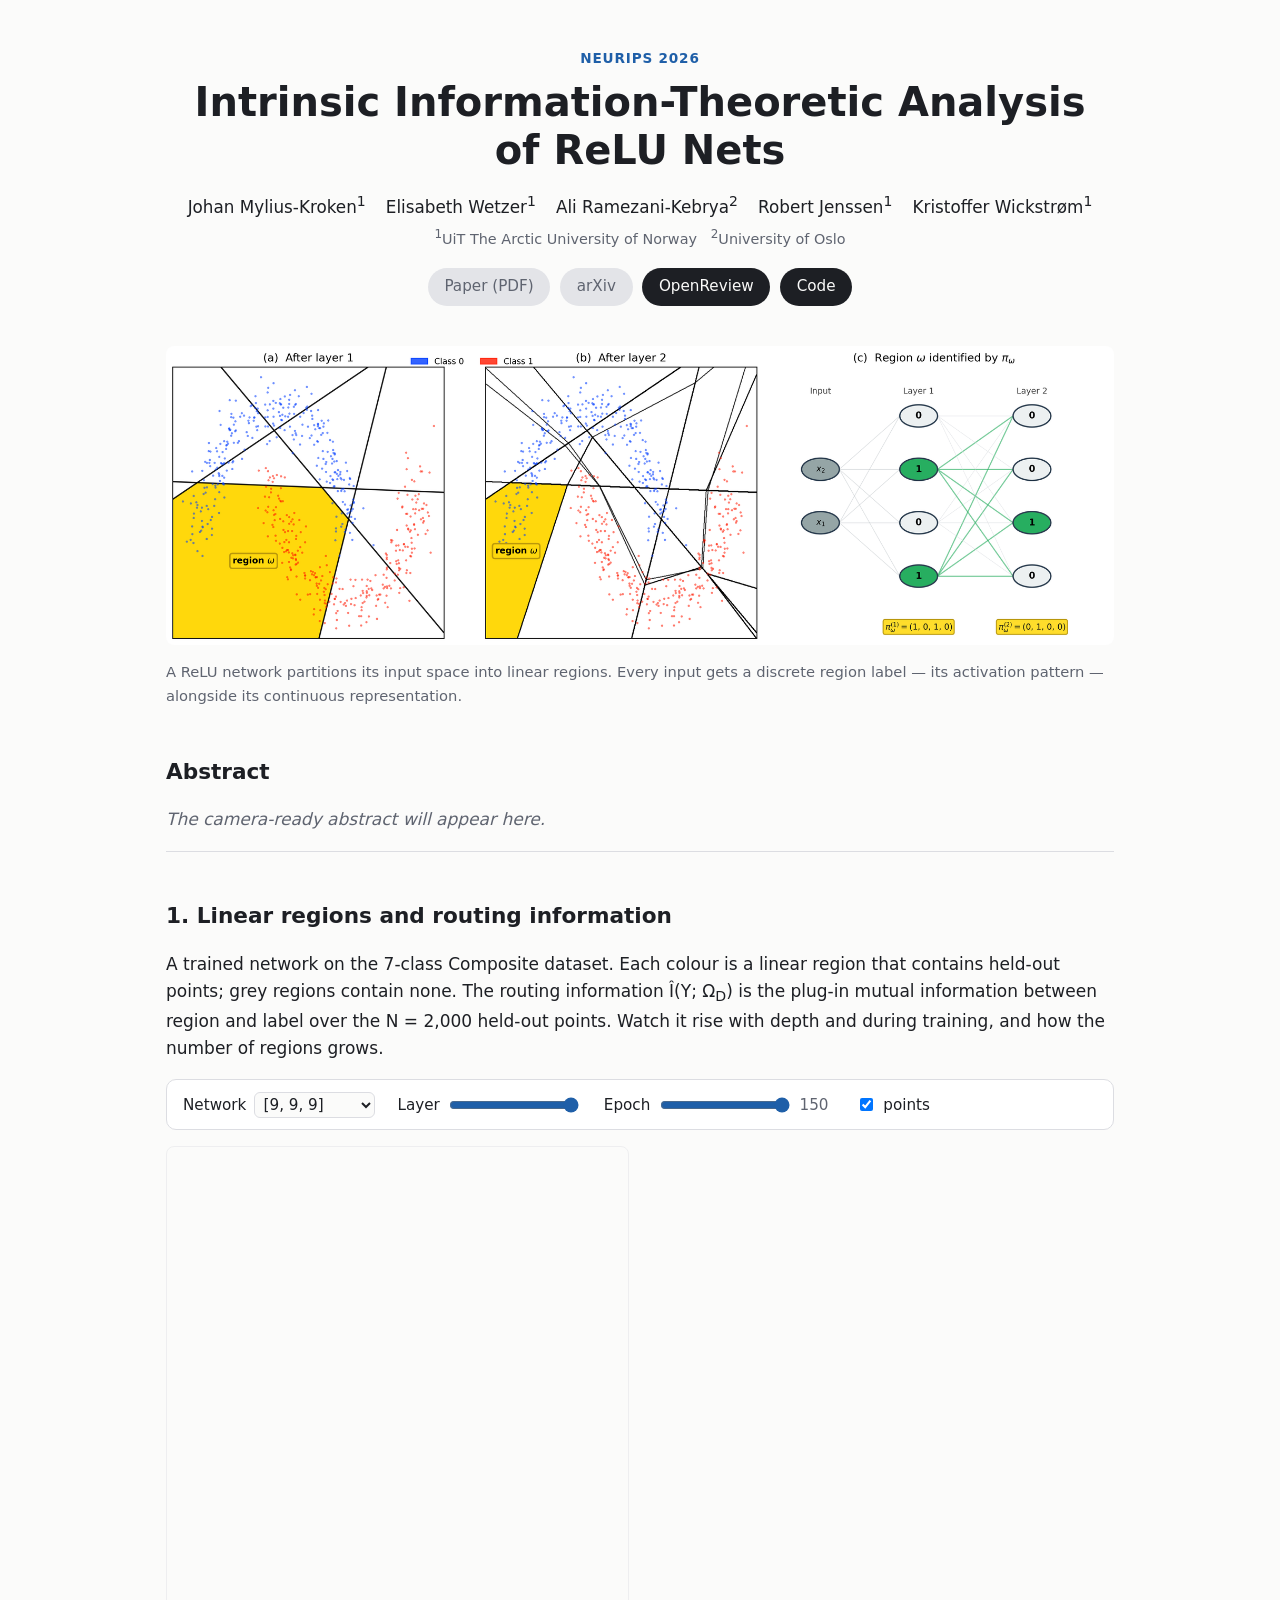
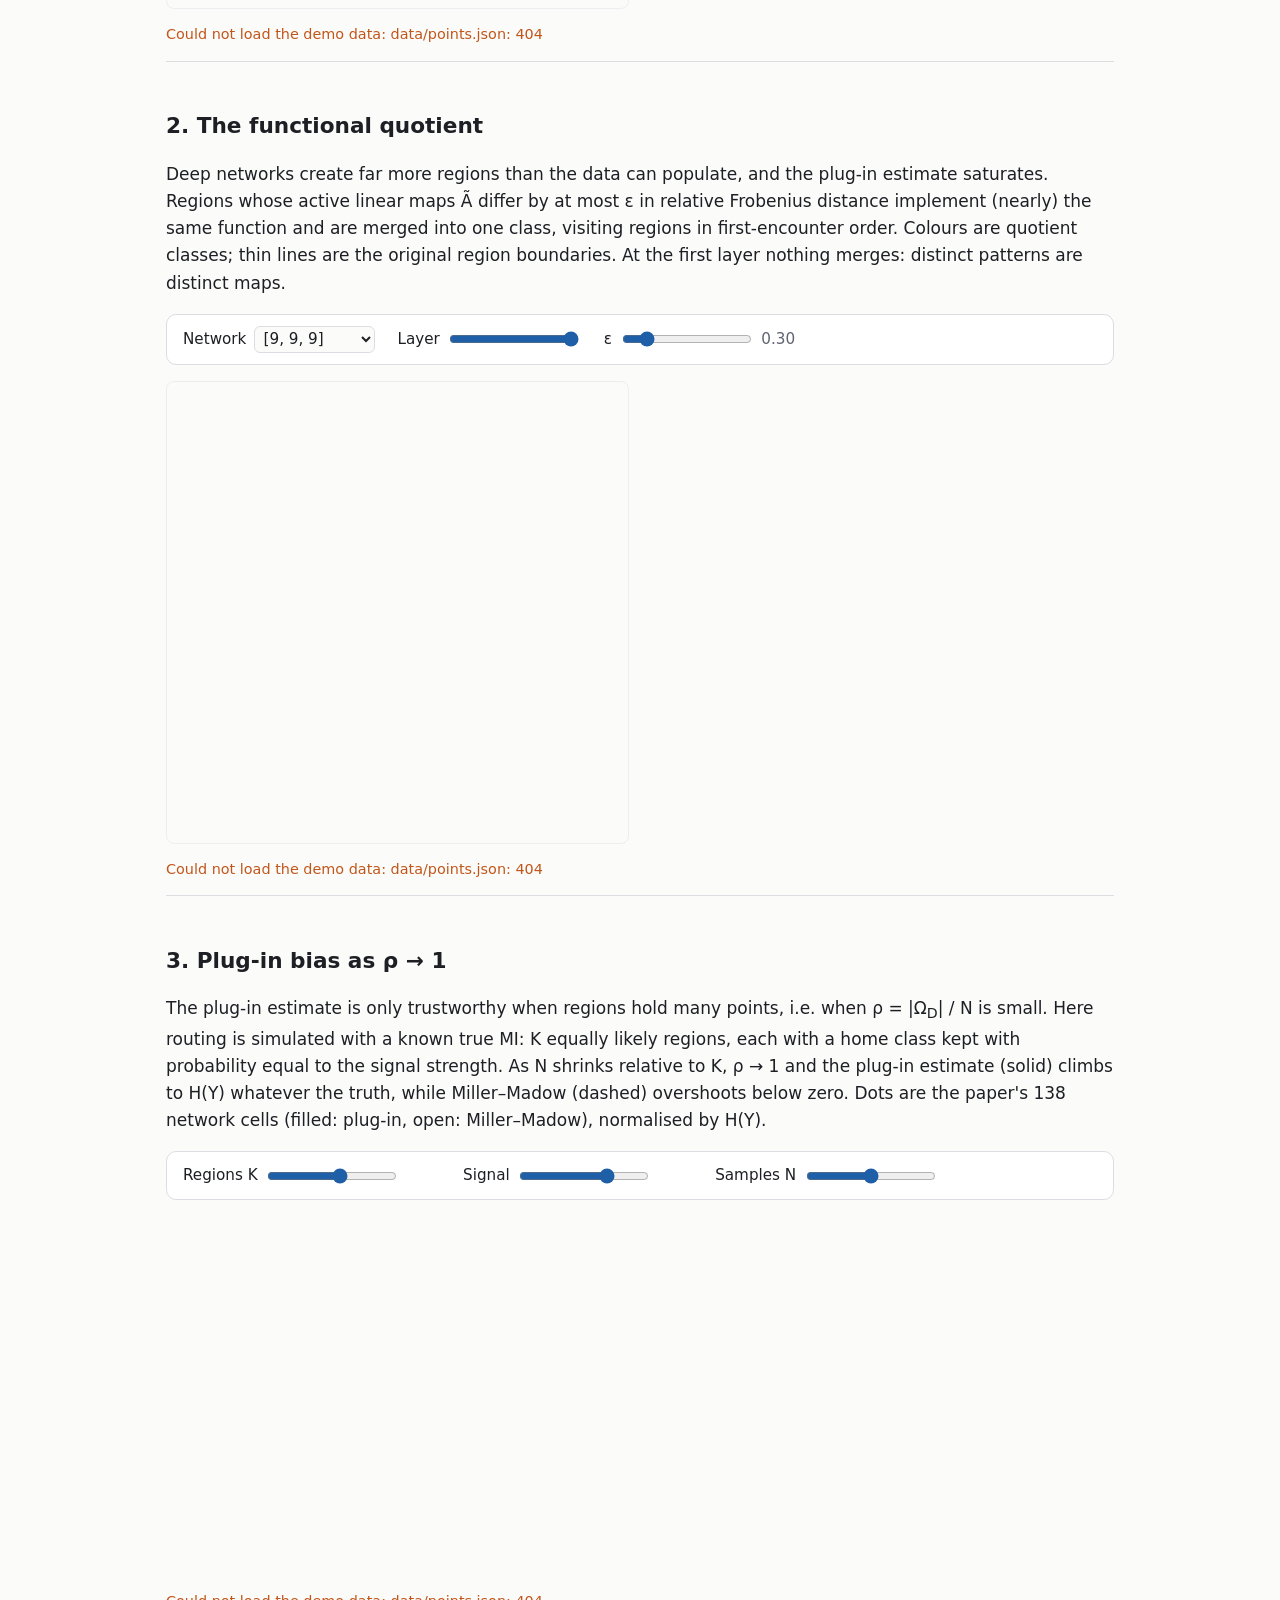
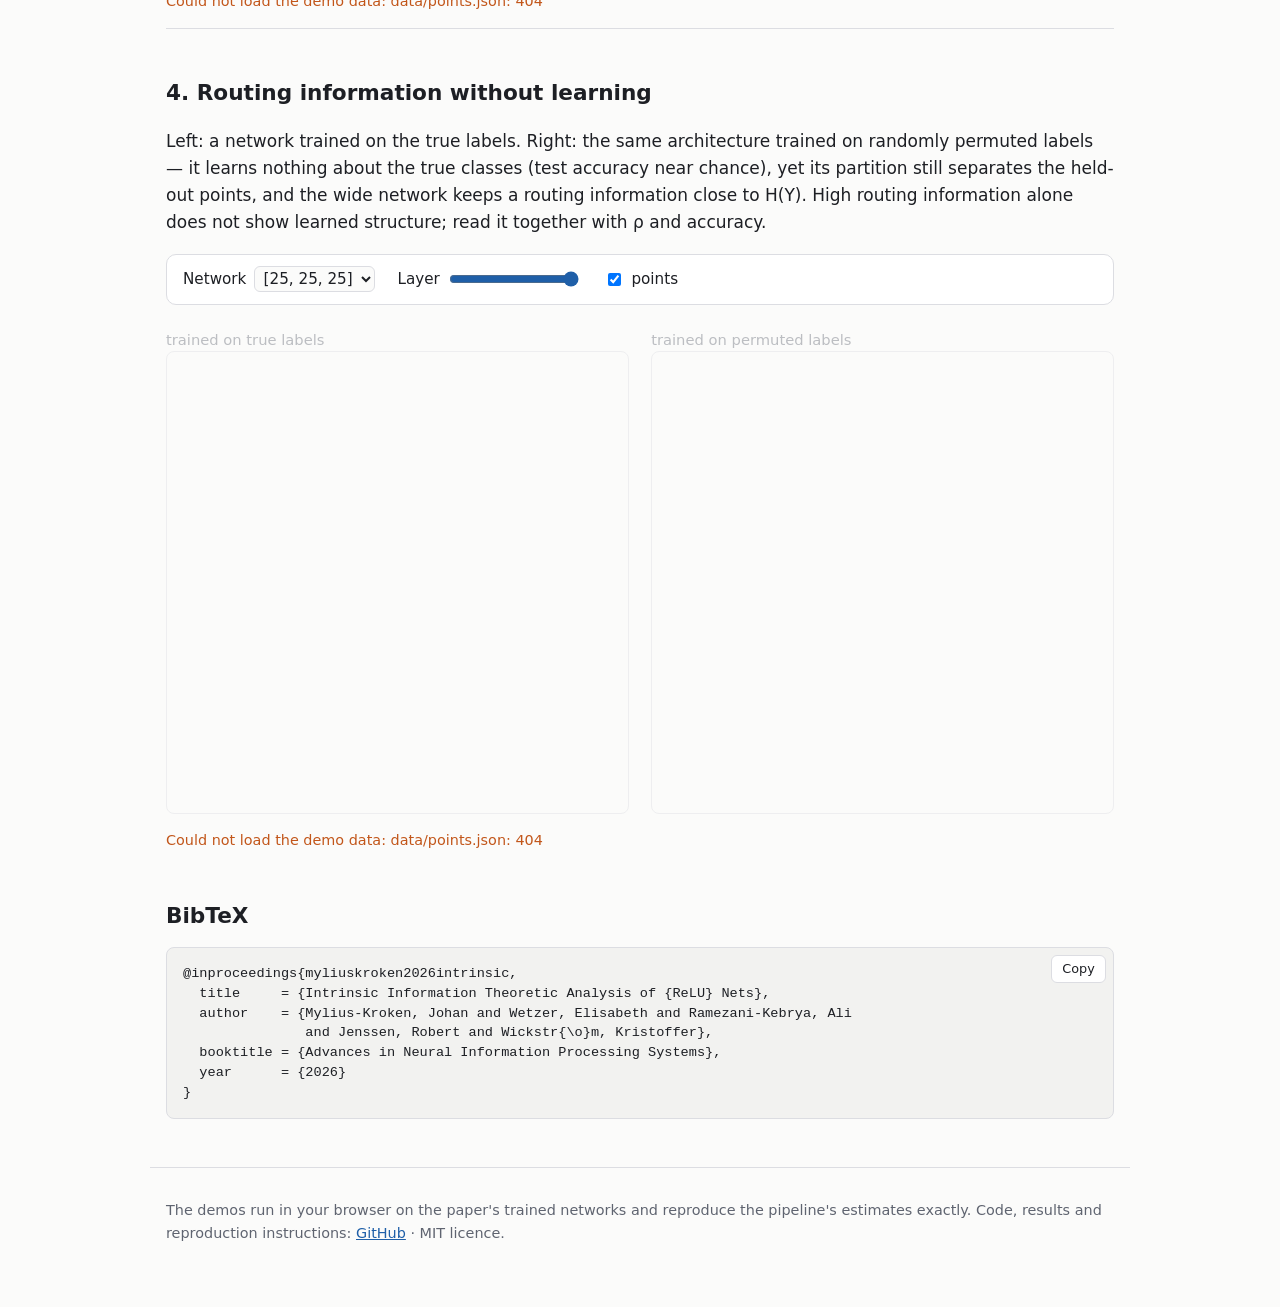
==== site/index.html @ 6a1d9adc "ADD: Website skeleton" ====
<!doctype html>
<html lang="en">
<head>
  <meta charset="utf-8">
  <meta name="viewport" content="width=device-width, initial-scale=1">
  <title>Intrinsic Information-Theoretic Analysis of ReLU Nets</title>
  <meta name="description" content="Project page for the NeurIPS 2026 paper: routing information of ReLU networks from their own linear-region partition, with interactive demos.">
  <link rel="stylesheet" href="style.css">
  <link rel="icon" href="data:image/svg+xml,%3Csvg xmlns='http://www.w3.org/2000/svg' viewBox='0 0 16 16'%3E%3Cpath d='M1 15 L8 1 L15 15 Z M8 1 L8 15 M1 15 L15 8' fill='%231f5fa8' stroke='%23fff' stroke-width='0.8'/%3E%3C/svg%3E">
  <script type="module" src="js/main.js"></script>
</head>
<body>
<header class="hero">
  <p class="venue">NeurIPS 2026</p>
  <h1>Intrinsic Information-Theoretic Analysis of ReLU Nets</h1>
  <p class="authors">
    <span>Johan Mylius-Kroken<sup>1</sup></span>
    <span>Elisabeth Wetzer<sup>1</sup></span>
    <span>Ali Ramezani-Kebrya<sup>2</sup></span>
    <span>Robert Jenssen<sup>1</sup></span>
    <span>Kristoffer Wickstrøm<sup>1</sup></span>
  </p>
  <p class="affiliations"><sup>1</sup>UiT The Arctic University of Norway &nbsp; <sup>2</sup>University of Oslo</p>
  <nav class="links" aria-label="Paper links">
    <!-- web-content: fill in the paper PDF and arXiv links -->
    <a class="button disabled" aria-disabled="true">Paper (PDF)</a>
    <a class="button disabled" aria-disabled="true">arXiv</a>
    <a class="button" href="https://openreview.net/forum?id=4dnKZPefBt">OpenReview</a>
    <a class="button" href="https://github.com/Johanmkr/Intrinsic_IT_analysis_of_ReLU_nets">Code</a>
  </nav>
</header>

<main>
  <figure class="teaser">
    <img src="assets/teaser.png" width="1800" height="568"
         alt="(a) After layer 1, four hyperplanes cut the input square into convex regions; (b) after layer 2 the partition is refined; (c) a highlighted region is identified by its activation pattern in the network diagram.">
    <figcaption>A ReLU network partitions its input space into linear regions. Every input gets a
      discrete region label — its activation pattern — alongside its continuous representation.</figcaption>
  </figure>

  <section>
    <h2>Abstract</h2>
    <!-- web-content: replace with the camera-ready abstract -->
    <p class="placeholder">The camera-ready abstract will appear here.</p>
  </section>

  <section class="demo" data-demo="regions" id="regions">
    <h2>1. Linear regions and routing information</h2>
    <p>A trained network on the 7-class Composite dataset. Each colour is a linear region that contains
      held-out points; grey regions contain none. The routing information Î(Y; Ω<sub>D</sub>) is the plug-in
      mutual information between region and label over the N = 2,000 held-out points. Watch it rise
      with depth and during training, and how the number of regions grows.</p>
    <div class="controls">
      <label>Network <select name="net"><option value="c555">[5, 5, 5]</option><option value="c999" selected>[9, 9, 9]</option><option value="c252525">[25, 25, 25]</option></select></label>
      <label>Layer <input type="range" name="layer" min="1" max="3" value="3"></label>
      <label>Epoch <input type="range" name="epoch" id="d1-epoch" min="0" max="21" value="21"> <output for="d1-epoch">150</output></label>
      <label class="check"><input type="checkbox" name="points" checked> points</label>
    </div>
    <div class="panels">
      <canvas class="map" aria-label="Linear regions of the network over the input square"></canvas>
      <div><dl></dl><canvas class="chart" aria-label="Routing information over training"></canvas></div>
    </div>
    <p class="status" role="status"></p>
  </section>

  <section class="demo" data-demo="quotient" id="quotient">
    <h2>2. The functional quotient</h2>
    <p>Deep networks create far more regions than the data can populate, and the plug-in estimate
      saturates. Regions whose active linear maps Ã differ by at most ε in relative Frobenius distance
      implement (nearly) the same function and are merged into one class, visiting regions in
      first-encounter order. Colours are quotient classes; thin lines are the original region boundaries.
      At the first layer nothing merges: distinct patterns are distinct maps.</p>
    <div class="controls">
      <label>Network <select name="net"><option value="c555">[5, 5, 5]</option><option value="c999" selected>[9, 9, 9]</option><option value="c252525">[25, 25, 25]</option></select></label>
      <label>Layer <input type="range" name="layer" min="1" max="3" value="3"></label>
      <label>ε <input type="range" name="eps" id="d2-eps" min="0" max="200" value="30"> <output for="d2-eps">0.30</output></label>
    </div>
    <div class="panels">
      <canvas class="map" aria-label="Functional quotient classes over the input square"></canvas>
      <div><dl></dl><canvas class="chart" aria-label="Compression ratio and quotient information versus epsilon"></canvas></div>
    </div>
    <p class="status" role="status"></p>
  </section>

  <section class="demo" data-demo="bias" id="bias">
    <h2>3. Plug-in bias as ρ → 1</h2>
    <p>The plug-in estimate is only trustworthy when regions hold many points, i.e. when
      ρ = |Ω<sub>D</sub>| / N is small. Here routing is simulated with a known true MI: K equally likely
      regions, each with a home class kept with probability equal to the signal strength. As N shrinks
      relative to K, ρ → 1 and the plug-in estimate (solid) climbs to H(Y) whatever the truth, while
      Miller–Madow (dashed) overshoots below zero. Dots are the paper's 138 network cells
      (filled: plug-in, open: Miller–Madow), normalised by H(Y).</p>
    <div class="controls">
      <label>Regions K <input type="range" name="k" id="d3-k" min="0" max="1000" value="571"> <output for="d3-k"></output></label>
      <label>Signal <input type="range" name="signal" id="d3-signal" min="0" max="100" value="70"> <output for="d3-signal"></output></label>
      <label>Samples N <input type="range" name="n" id="d3-n" min="0" max="1000" value="500"> <output for="d3-n"></output></label>
    </div>
    <div class="panels wide">
      <canvas class="chart large" aria-label="Estimate normalised by H(Y) versus rho"></canvas>
      <dl></dl>
    </div>
    <p class="status" role="status"></p>
  </section>

  <section class="demo" data-demo="permutation" id="permutation">
    <h2>4. Routing information without learning</h2>
    <p>Left: a network trained on the true labels. Right: the same architecture trained on randomly
      permuted labels — it learns nothing about the true classes (test accuracy near chance), yet
      its partition still separates the held-out points, and the wide network keeps a routing
      information close to H(Y). High routing information alone does not show learned structure;
      read it together with ρ and accuracy.</p>
    <div class="controls">
      <label>Network <select name="arch"><option value="555">[5, 5, 5]</option><option value="252525" selected>[25, 25, 25]</option></select></label>
      <label>Layer <input type="range" name="layer" min="1" max="3" value="3"></label>
      <label class="check"><input type="checkbox" name="points" checked> points</label>
    </div>
    <div class="panels two">
      <figure><figcaption>trained on true labels</figcaption><canvas class="map clean" aria-label="Regions of the network trained on true labels"></canvas><dl class="clean"></dl></figure>
      <figure><figcaption>trained on permuted labels</figcaption><canvas class="map permuted" aria-label="Regions of the network trained on permuted labels"></canvas><dl class="permuted"></dl></figure>
    </div>
    <p class="status" role="status"></p>
  </section>

  <section>
    <h2>BibTeX</h2>
    <div class="bibtex">
      <button class="copy" data-target="bibtex">Copy</button>
<pre id="bibtex">@inproceedings{myliuskroken2026intrinsic,
  title     = {Intrinsic Information Theoretic Analysis of {ReLU} Nets},
  author    = {Mylius-Kroken, Johan and Wetzer, Elisabeth and Ramezani-Kebrya, Ali
               and Jenssen, Robert and Wickstr{\o}m, Kristoffer},
  booktitle = {Advances in Neural Information Processing Systems},
  year      = {2026}
}</pre>
    </div>
  </section>
</main>

<footer>
  <p>The demos run in your browser on the paper's trained networks and reproduce the pipeline's
    estimates exactly. Code, results and reproduction instructions:
    <a href="https://github.com/Johanmkr/Intrinsic_IT_analysis_of_ReLU_nets">GitHub</a> · MIT licence.</p>
</footer>
</body>
</html>
---- site/style.css ----
:root {
  --bg: #fbfbfa;
  --fg: #1d1f24;
  --muted: #5f6470;
  --grid: #e3e4e8;
  --card: #ffffff;
  --border: #dcdde2;
  --accent: #1f5fa8;
  --accent2: #c2561a;
  --code: #f2f2f0;
  color-scheme: light dark;
}
@media (prefers-color-scheme: dark) {
  :root {
    --bg: #15171b;
    --fg: #e8e9ec;
    --muted: #a3a8b3;
    --grid: #2c2f36;
    --card: #1c1f24;
    --border: #30343c;
    --accent: #6fa8ec;
    --accent2: #f0965f;
    --code: #1f2228;
  }
}

* { box-sizing: border-box; }
body {
  margin: 0;
  background: var(--bg);
  color: var(--fg);
  font: 17px/1.6 system-ui, -apple-system, "Segoe UI", Roboto, sans-serif;
}
main, .hero, footer { max-width: 980px; margin: 0 auto; padding: 0 16px; }
a { color: var(--accent); }
h1 { font-size: clamp(1.6rem, 4.2vw, 2.5rem); line-height: 1.2; margin: 0.2em 0 0.4em; }
h2 { font-size: 1.35rem; margin: 2.2em 0 0.5em; }

.hero { text-align: center; padding-top: 3rem; }
.venue { margin: 0; color: var(--accent); font-weight: 600; letter-spacing: 0.06em; text-transform: uppercase; font-size: 0.85rem; }
.authors { display: flex; flex-wrap: wrap; justify-content: center; gap: 0.25em 1.2em; margin: 0.4em 0 0; font-size: 1.05rem; }
.affiliations { color: var(--muted); font-size: 0.9rem; margin: 0.3em 0 1.2em; }
.links { display: flex; flex-wrap: wrap; justify-content: center; gap: 0.6rem; }
.button {
  display: inline-block; padding: 0.45em 1.1em; border-radius: 999px;
  background: var(--fg); color: var(--bg); text-decoration: none; font-weight: 500; font-size: 0.95rem;
}
.button:hover { opacity: 0.85; }
.button.disabled { background: var(--grid); color: var(--muted); cursor: default; }

.teaser { margin: 2.5rem 0 0; }
.teaser img { width: 100%; height: auto; border-radius: 8px; background: #fff; }
figcaption { color: var(--muted); font-size: 0.92rem; margin-top: 0.5em; }
.placeholder { color: var(--muted); font-style: italic; }

.demo { border-top: 1px solid var(--border); }
.controls {
  display: flex; flex-wrap: wrap; gap: 0.6rem 1.4rem; align-items: center;
  margin: 1rem 0; padding: 0.7rem 1rem; background: var(--card);
  border: 1px solid var(--border); border-radius: 10px; font-size: 0.95rem;
}
.controls label { display: inline-flex; align-items: center; gap: 0.5em; }
.controls output { min-width: 3.5ch; font-variant-numeric: tabular-nums; color: var(--muted); }
input[type="range"] { width: 130px; accent-color: var(--accent); }
select { font: inherit; padding: 0.15em 0.3em; border-radius: 6px; border: 1px solid var(--border); background: var(--bg); color: var(--fg); }

.panels { display: grid; grid-template-columns: minmax(0, 1fr) minmax(0, 1fr); gap: 1.4rem; align-items: start; }
.panels.wide { grid-template-columns: minmax(0, 2fr) minmax(0, 1fr); }
.panels figure { margin: 0; }
canvas { display: block; width: 100%; }
canvas.map { aspect-ratio: 1; border-radius: 8px; border: 1px solid var(--border); }
canvas.chart { height: 230px; margin-top: 0.6rem; }
canvas.chart.large { height: 360px; margin-top: 0; }

dl { display: grid; grid-template-columns: auto 1fr; gap: 0.15em 1em; margin: 0; font-size: 0.95rem; }
dt { color: var(--muted); }
dd { margin: 0; font-variant-numeric: tabular-nums; text-align: right; }
.status { color: var(--accent2); font-size: 0.9rem; min-height: 1em; }
.demo:not(.ready) .panels { opacity: 0.4; }

.bibtex { position: relative; }
pre { background: var(--code); border: 1px solid var(--border); border-radius: 8px; padding: 1rem; overflow-x: auto; font-size: 0.85rem; line-height: 1.45; }
button.copy {
  position: absolute; top: 0.5rem; right: 0.5rem; font: inherit; font-size: 0.8rem;
  padding: 0.2em 0.8em; border-radius: 6px; border: 1px solid var(--border); background: var(--card); color: var(--fg); cursor: pointer;
}
footer { color: var(--muted); font-size: 0.9rem; margin-top: 3rem; padding-bottom: 3rem; border-top: 1px solid var(--border); padding-top: 1rem; }

@media (max-width: 720px) {
  body { font-size: 16px; }
  .panels, .panels.wide { grid-template-columns: minmax(0, 1fr); }
  input[type="range"] { width: 110px; }
}
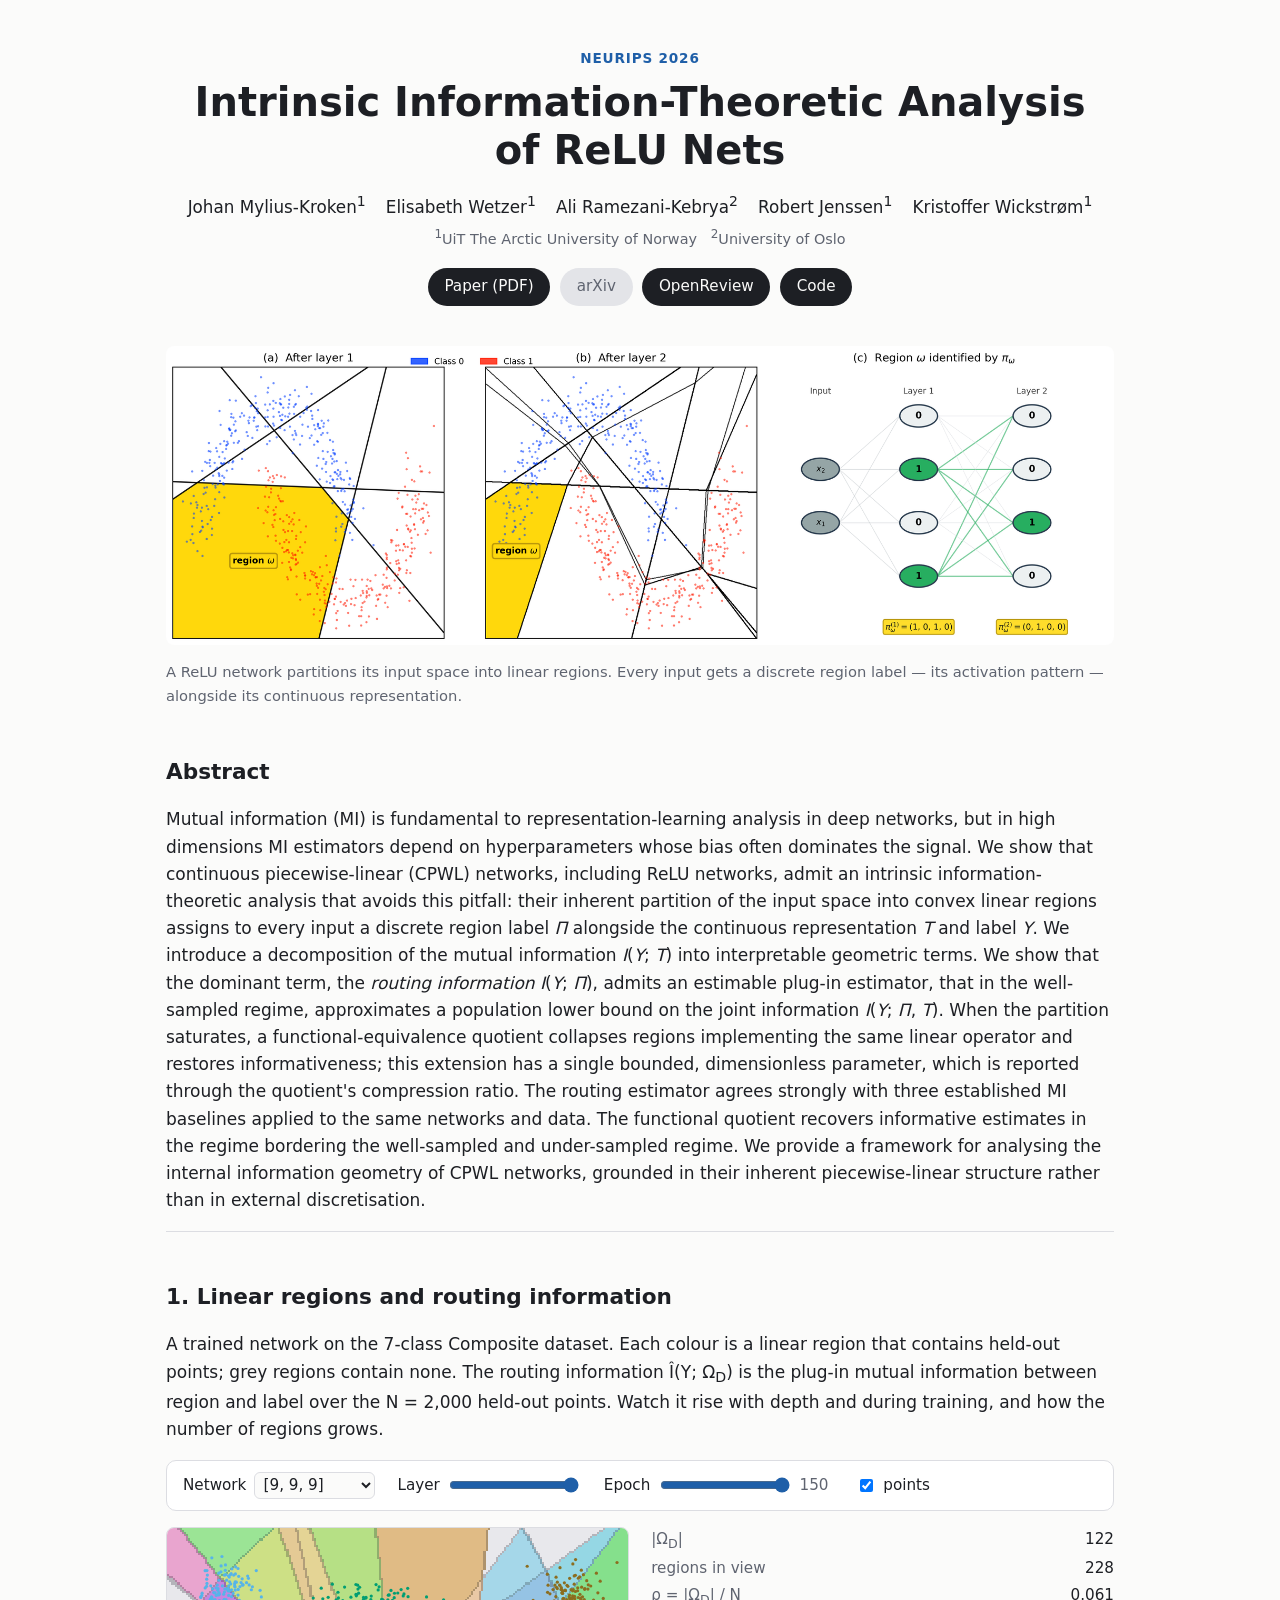
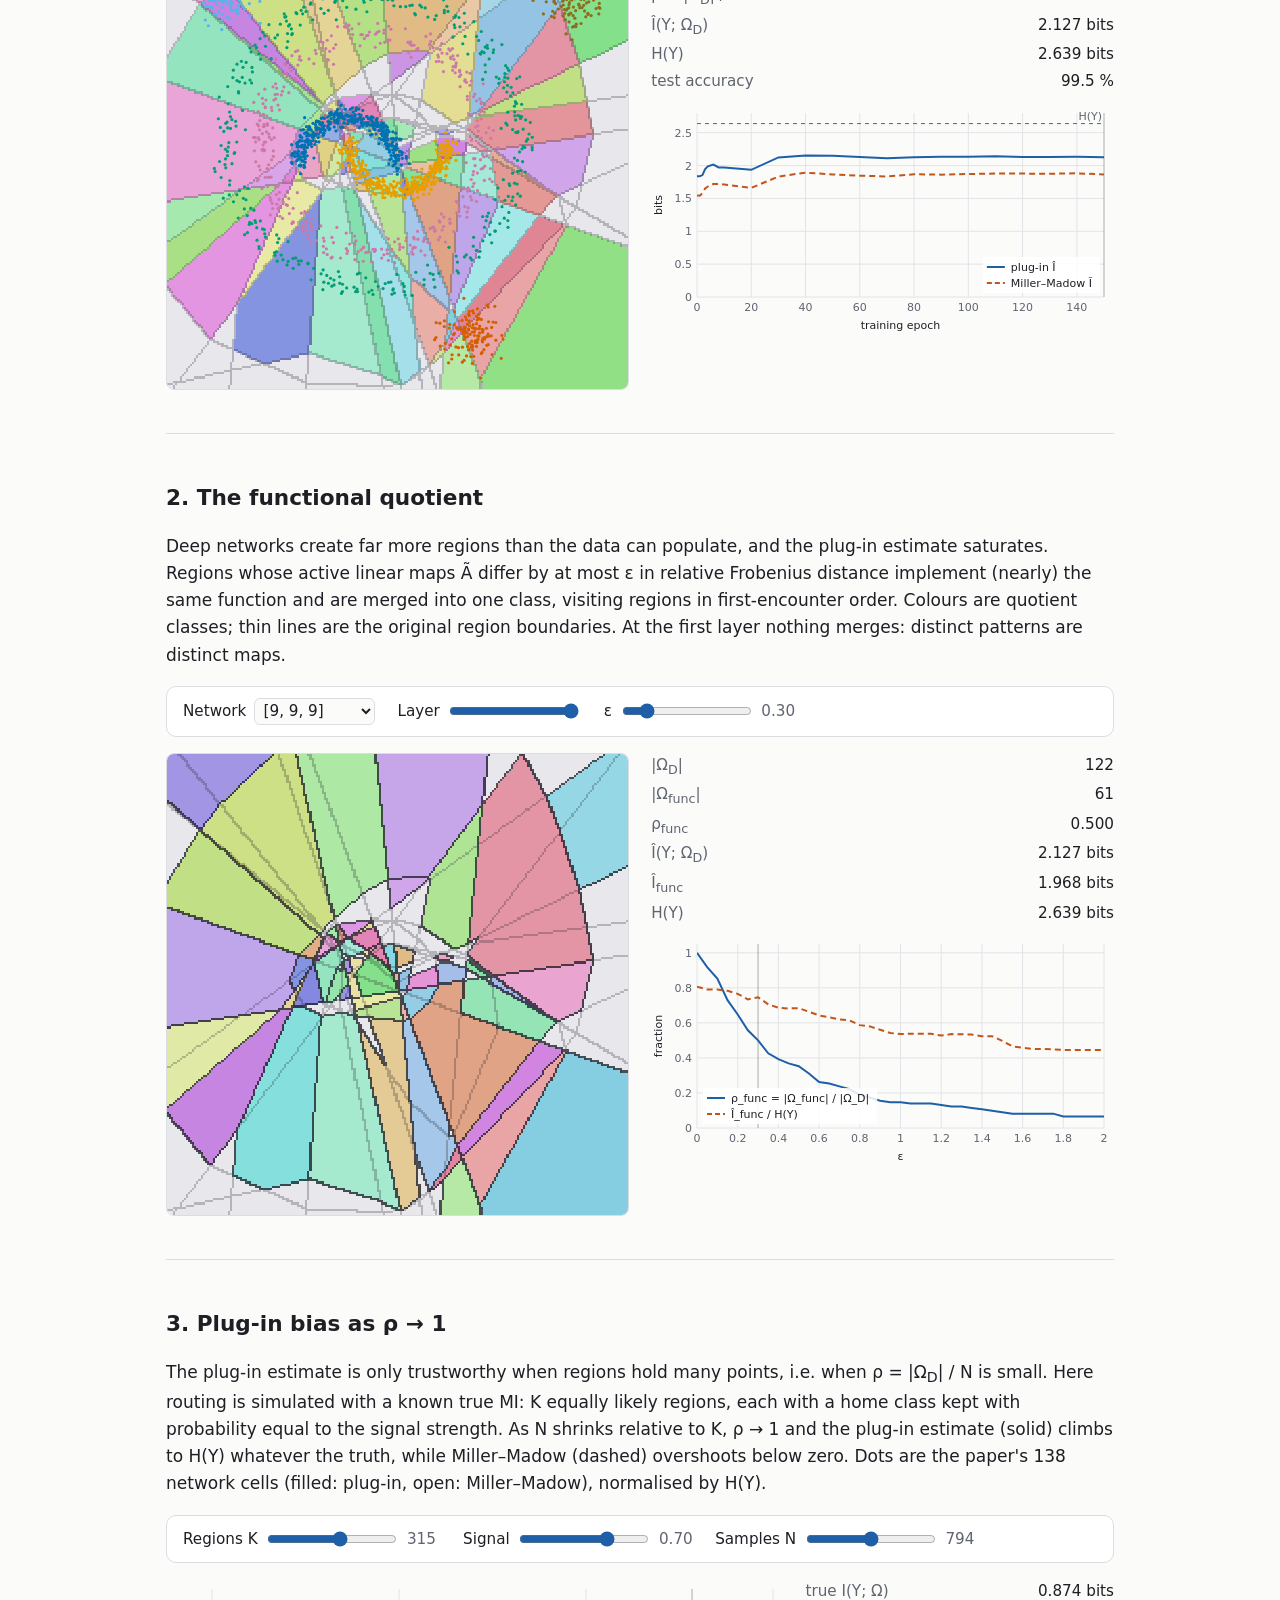
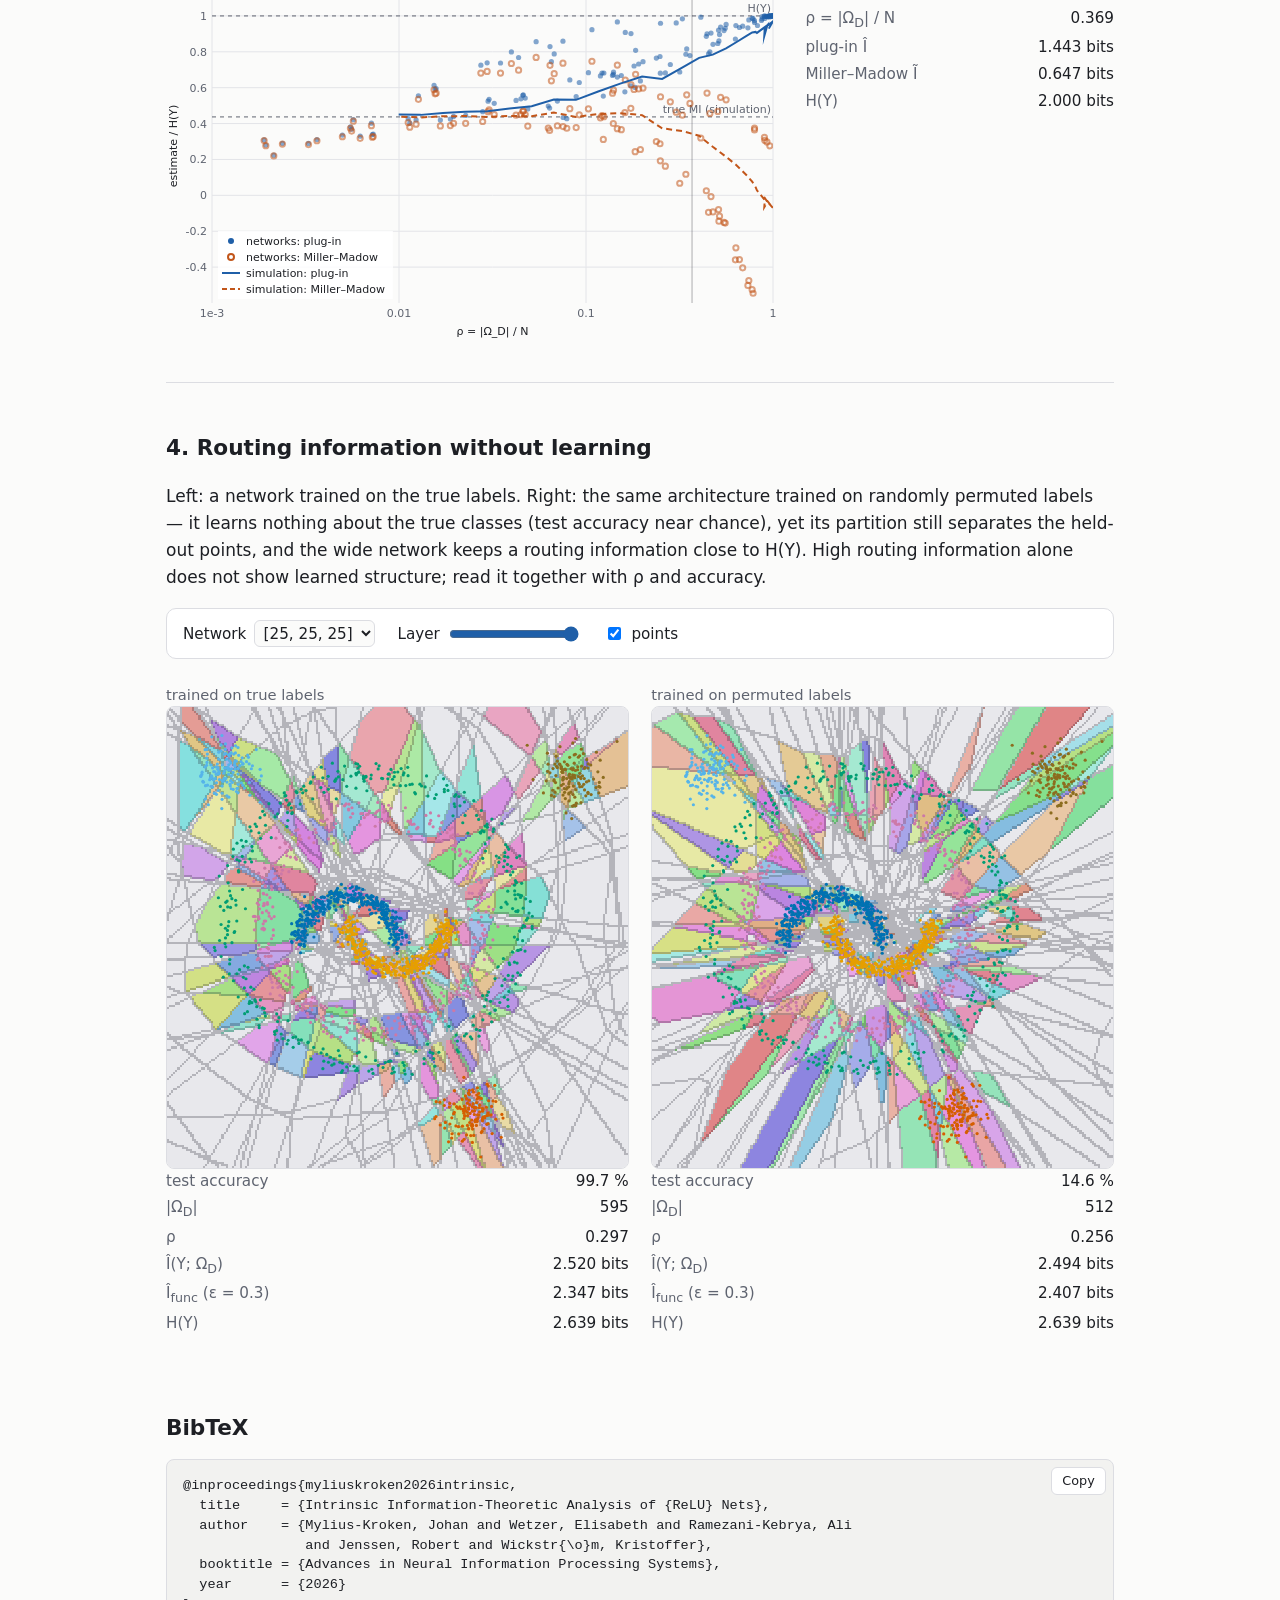
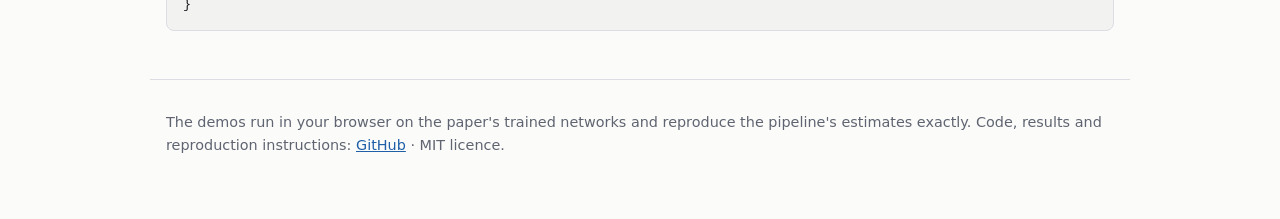
==== commit ec1a3eec: "ADD: Camera-ready abstract and PDF link on project page" ====
--- a/site/index.html
+++ b/site/index.html
@@ -22,11 +22,10 @@
   </p>
   <p class="affiliations"><sup>1</sup>UiT The Arctic University of Norway &nbsp; <sup>2</sup>University of Oslo</p>
   <nav class="links" aria-label="Paper links">
-    <!-- web-content: fill in the paper PDF and arXiv links -->
-    <a class="button disabled" aria-disabled="true">Paper (PDF)</a>
+    <a class="button" href="https://openreview.net/pdf?id=4dnKZPefBt">Paper (PDF)</a>
     <a class="button disabled" aria-disabled="true">arXiv</a>
     <a class="button" href="https://openreview.net/forum?id=4dnKZPefBt">OpenReview</a>
-    <a class="button" href="https://github.com/Johanmkr/Intrinsic_IT_analysis_of_ReLU_nets">Code</a>
+    <a class="button" href="https://github.com/Johanmkr/Intrinsic-IT-analysis-of-ReLU-nets">Code</a>
   </nav>
 </header>
 
@@ -40,8 +39,23 @@
 
   <section>
     <h2>Abstract</h2>
-    <!-- web-content: replace with the camera-ready abstract -->
-    <p class="placeholder">The camera-ready abstract will appear here.</p>
+    <p>Mutual information (MI) is fundamental to representation-learning analysis in deep networks, but in
+      high dimensions MI estimators depend on hyperparameters whose bias often dominates the signal. We show
+      that continuous piecewise-linear (CPWL) networks, including ReLU networks, admit an intrinsic
+      information-theoretic analysis that avoids this pitfall: their inherent partition of the input space
+      into convex linear regions assigns to every input a discrete region label <i>Π</i> alongside the
+      continuous representation <i>T</i> and label <i>Y</i>. We introduce a decomposition of the mutual
+      information <i>I</i>(<i>Y</i>; <i>T</i>) into interpretable geometric terms. We show that the dominant
+      term, the <em>routing information</em> <i>I</i>(<i>Y</i>; <i>Π</i>), admits an estimable plug-in
+      estimator, that in the well-sampled regime, approximates a population lower bound on the joint
+      information <i>I</i>(<i>Y</i>; <i>Π</i>, <i>T</i>). When the partition saturates, a
+      functional-equivalence quotient collapses regions implementing the same linear operator and restores
+      informativeness; this extension has a single bounded, dimensionless parameter, which is reported
+      through the quotient's compression ratio. The routing estimator agrees strongly with three established
+      MI baselines applied to the same networks and data. The functional quotient recovers informative
+      estimates in the regime bordering the well-sampled and under-sampled regime. We provide a framework
+      for analysing the internal information geometry of CPWL networks, grounded in their inherent
+      piecewise-linear structure rather than in external discretisation.</p>
   </section>
 
   <section class="demo" data-demo="regions" id="regions">
@@ -126,7 +140,7 @@
     <div class="bibtex">
       <button class="copy" data-target="bibtex">Copy</button>
 <pre id="bibtex">@inproceedings{myliuskroken2026intrinsic,
-  title     = {Intrinsic Information Theoretic Analysis of {ReLU} Nets},
+  title     = {Intrinsic Information-Theoretic Analysis of {ReLU} Nets},
   author    = {Mylius-Kroken, Johan and Wetzer, Elisabeth and Ramezani-Kebrya, Ali
                and Jenssen, Robert and Wickstr{\o}m, Kristoffer},
   booktitle = {Advances in Neural Information Processing Systems},
@@ -139,7 +153,7 @@
 <footer>
   <p>The demos run in your browser on the paper's trained networks and reproduce the pipeline's
     estimates exactly. Code, results and reproduction instructions:
-    <a href="https://github.com/Johanmkr/Intrinsic_IT_analysis_of_ReLU_nets">GitHub</a> · MIT licence.</p>
+    <a href="https://github.com/Johanmkr/Intrinsic-IT-analysis-of-ReLU-nets">GitHub</a> · MIT licence.</p>
 </footer>
 </body>
 </html>
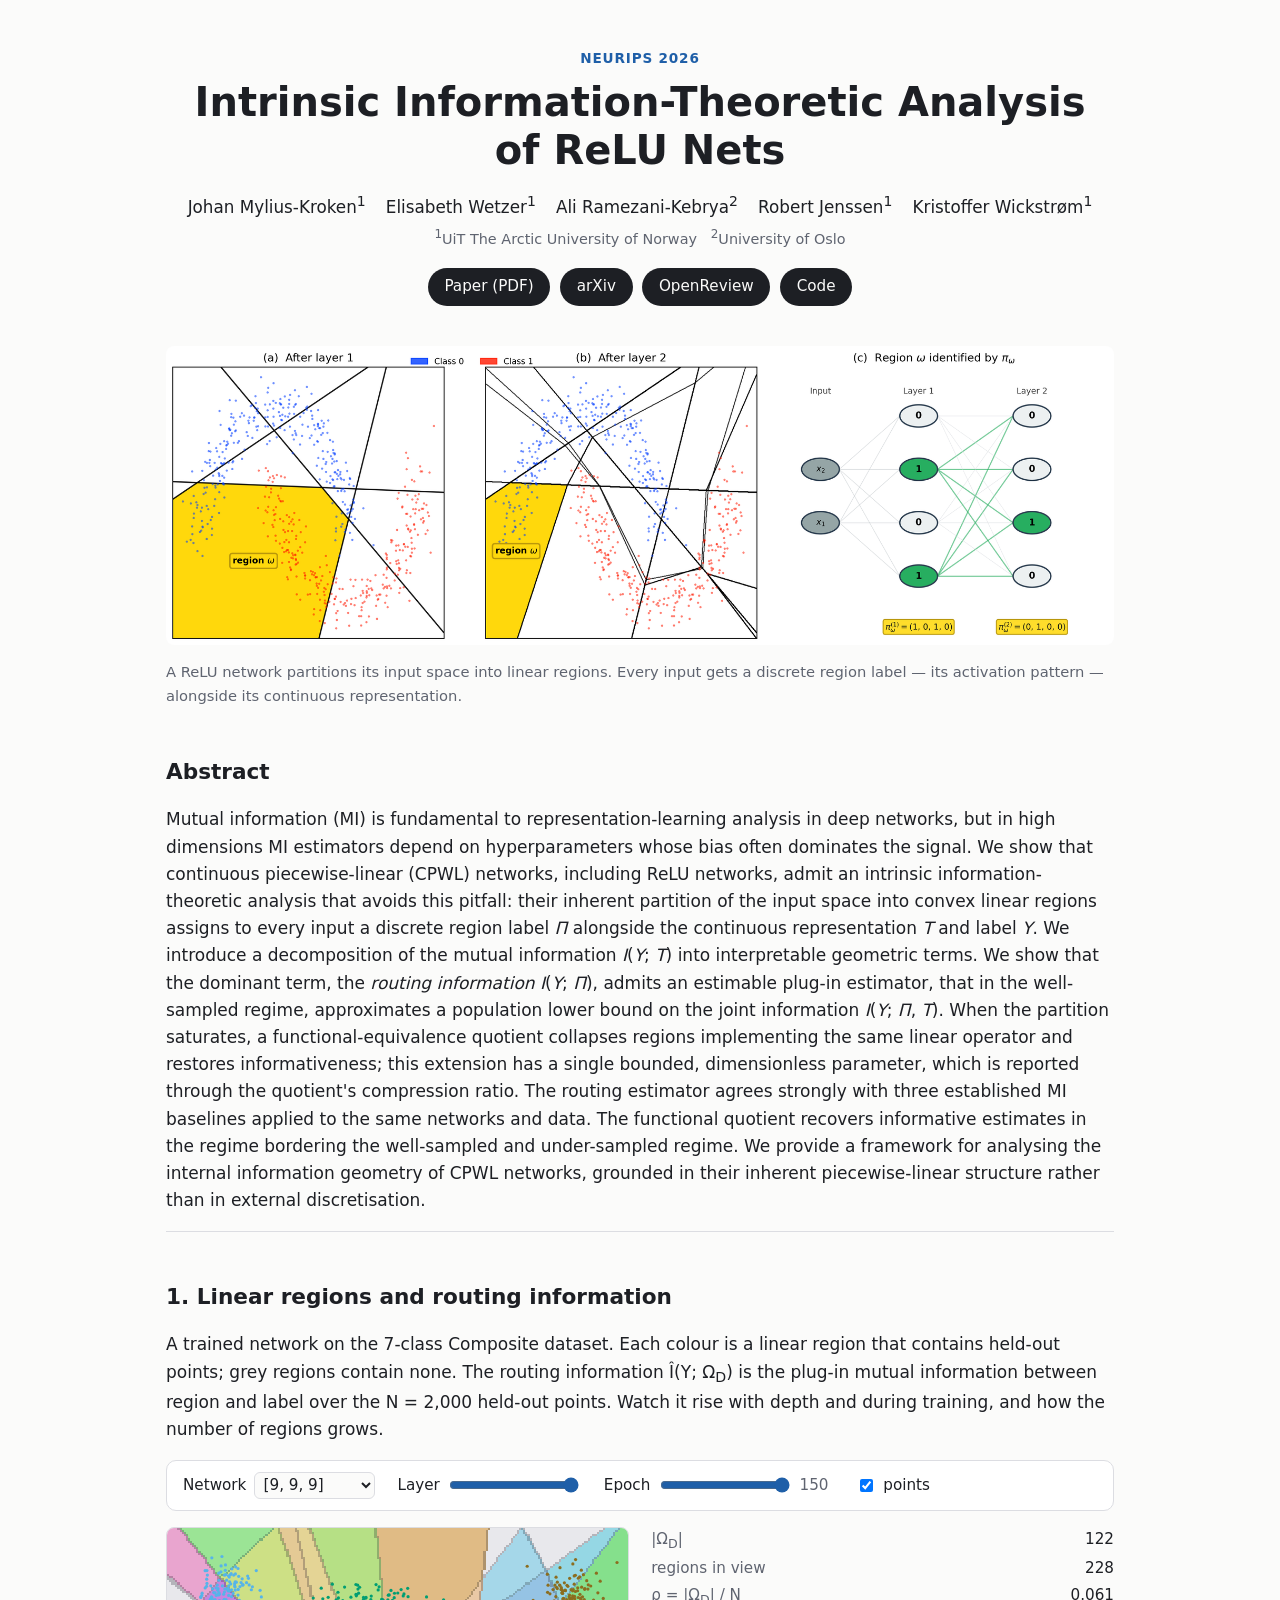
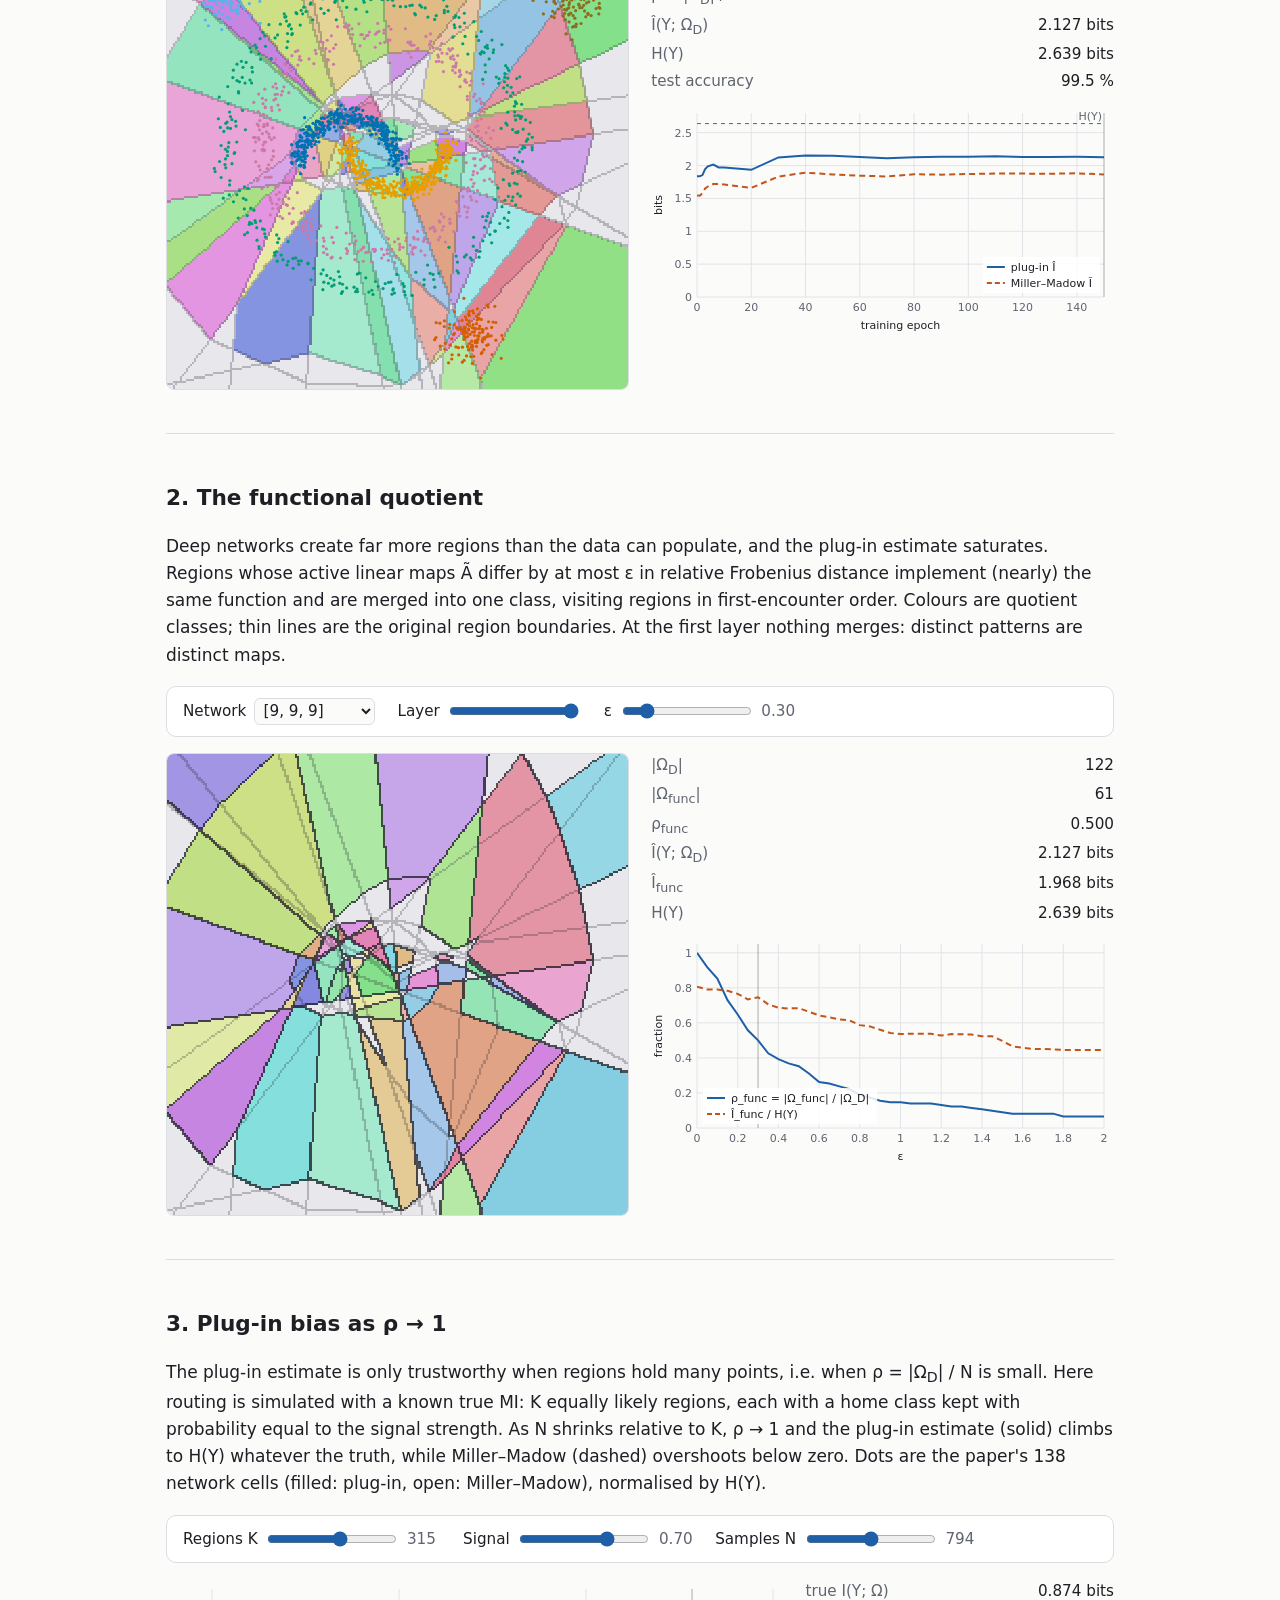
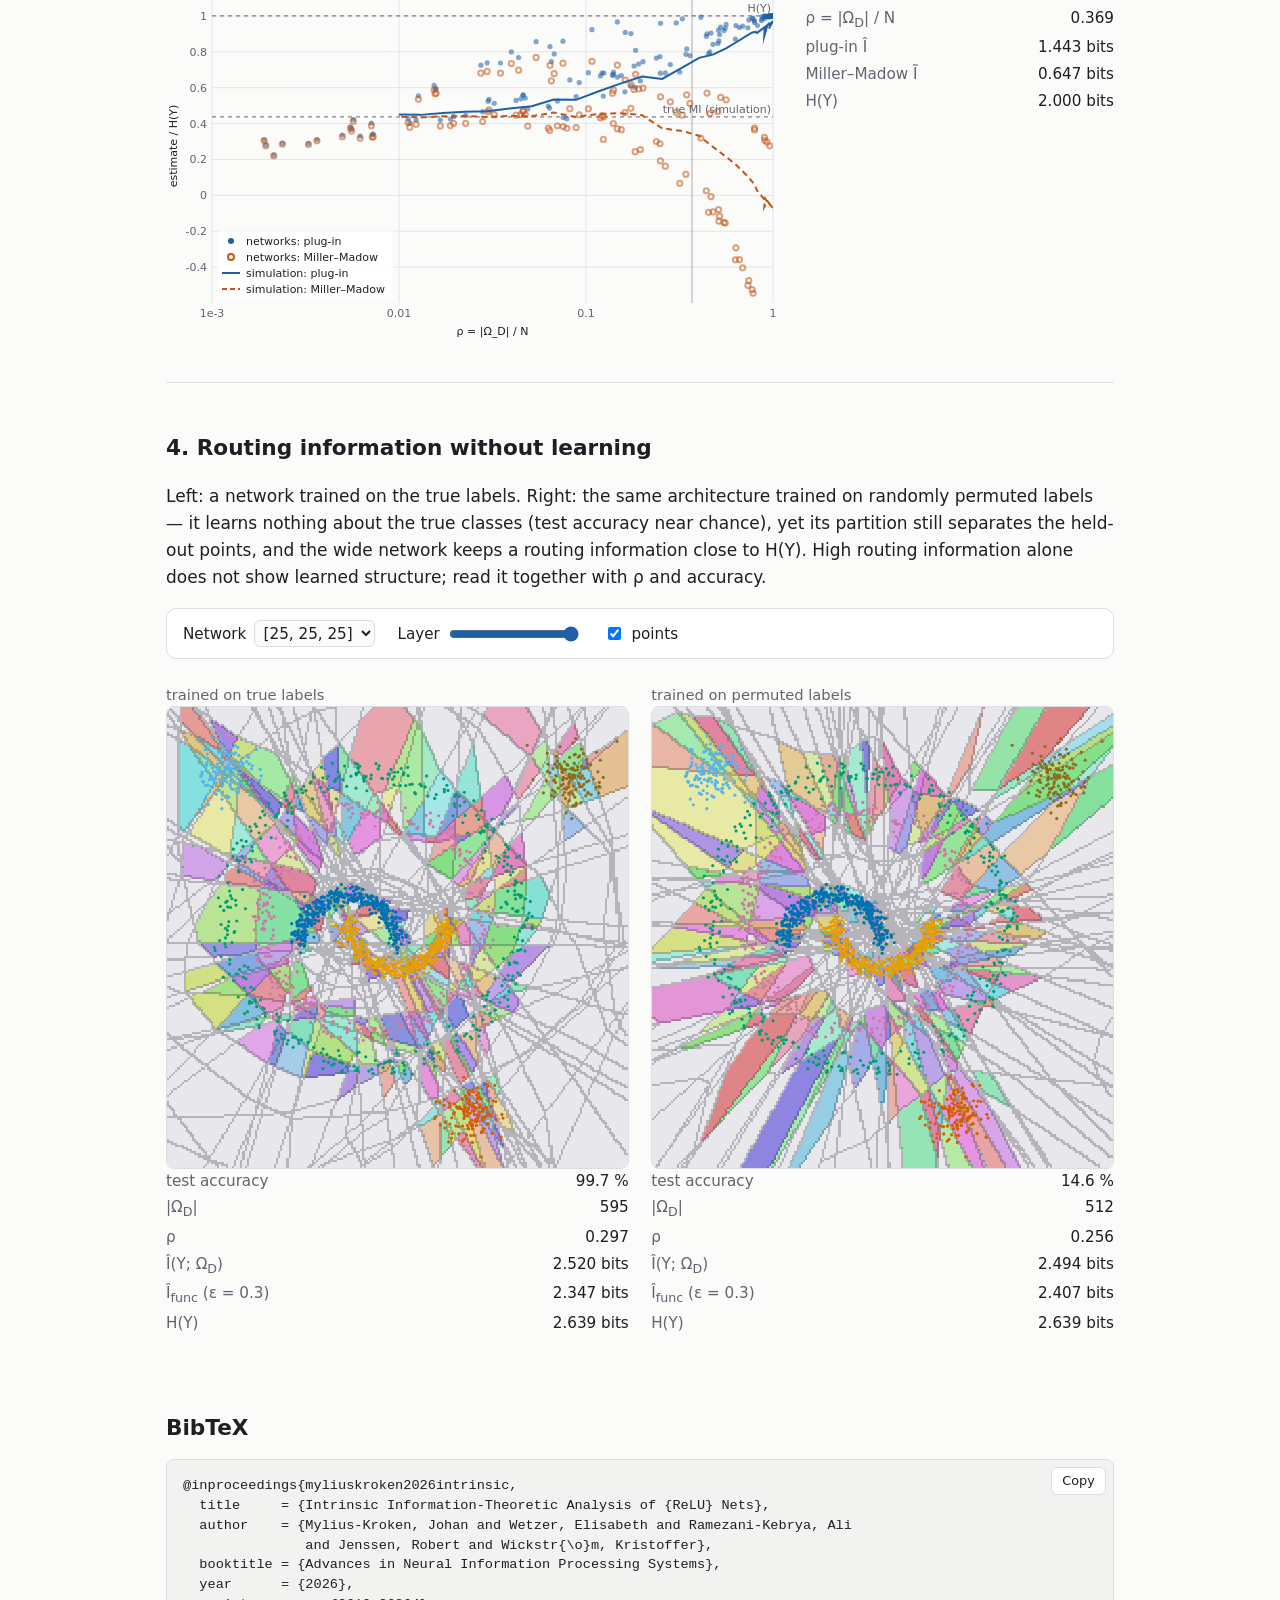
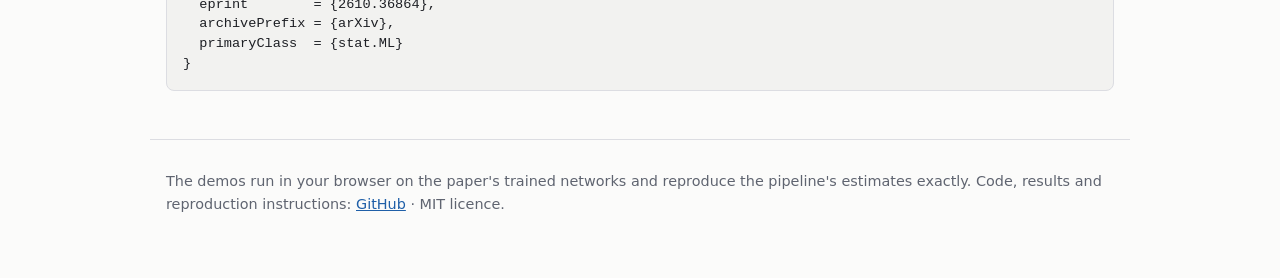
==== commit 51e08260: "ADD: arxiv prepint" ====
--- a/site/index.html
+++ b/site/index.html
@@ -23,7 +23,7 @@
   <p class="affiliations"><sup>1</sup>UiT The Arctic University of Norway &nbsp; <sup>2</sup>University of Oslo</p>
   <nav class="links" aria-label="Paper links">
     <a class="button" href="https://openreview.net/pdf?id=4dnKZPefBt">Paper (PDF)</a>
-    <a class="button disabled" aria-disabled="true">arXiv</a>
+    <a class="button" href="https://arxiv.org/abs/2610.36864">arXiv</a>
     <a class="button" href="https://openreview.net/forum?id=4dnKZPefBt">OpenReview</a>
     <a class="button" href="https://github.com/Johanmkr/Intrinsic-IT-analysis-of-ReLU-nets">Code</a>
   </nav>
@@ -144,7 +144,10 @@
   author    = {Mylius-Kroken, Johan and Wetzer, Elisabeth and Ramezani-Kebrya, Ali
                and Jenssen, Robert and Wickstr{\o}m, Kristoffer},
   booktitle = {Advances in Neural Information Processing Systems},
-  year      = {2026}
+  year      = {2026},
+  eprint        = {2610.36864},
+  archivePrefix = {arXiv},
+  primaryClass  = {stat.ML}
 }</pre>
     </div>
   </section>
--- a/site/style.css
+++ b/site/style.css
@@ -90,4 +90,5 @@
   body { font-size: 16px; }
   .panels, .panels.wide { grid-template-columns: minmax(0, 1fr); }
   input[type="range"] { width: 110px; }
+  .bibtex pre { padding-top: 2.6rem; }
 }
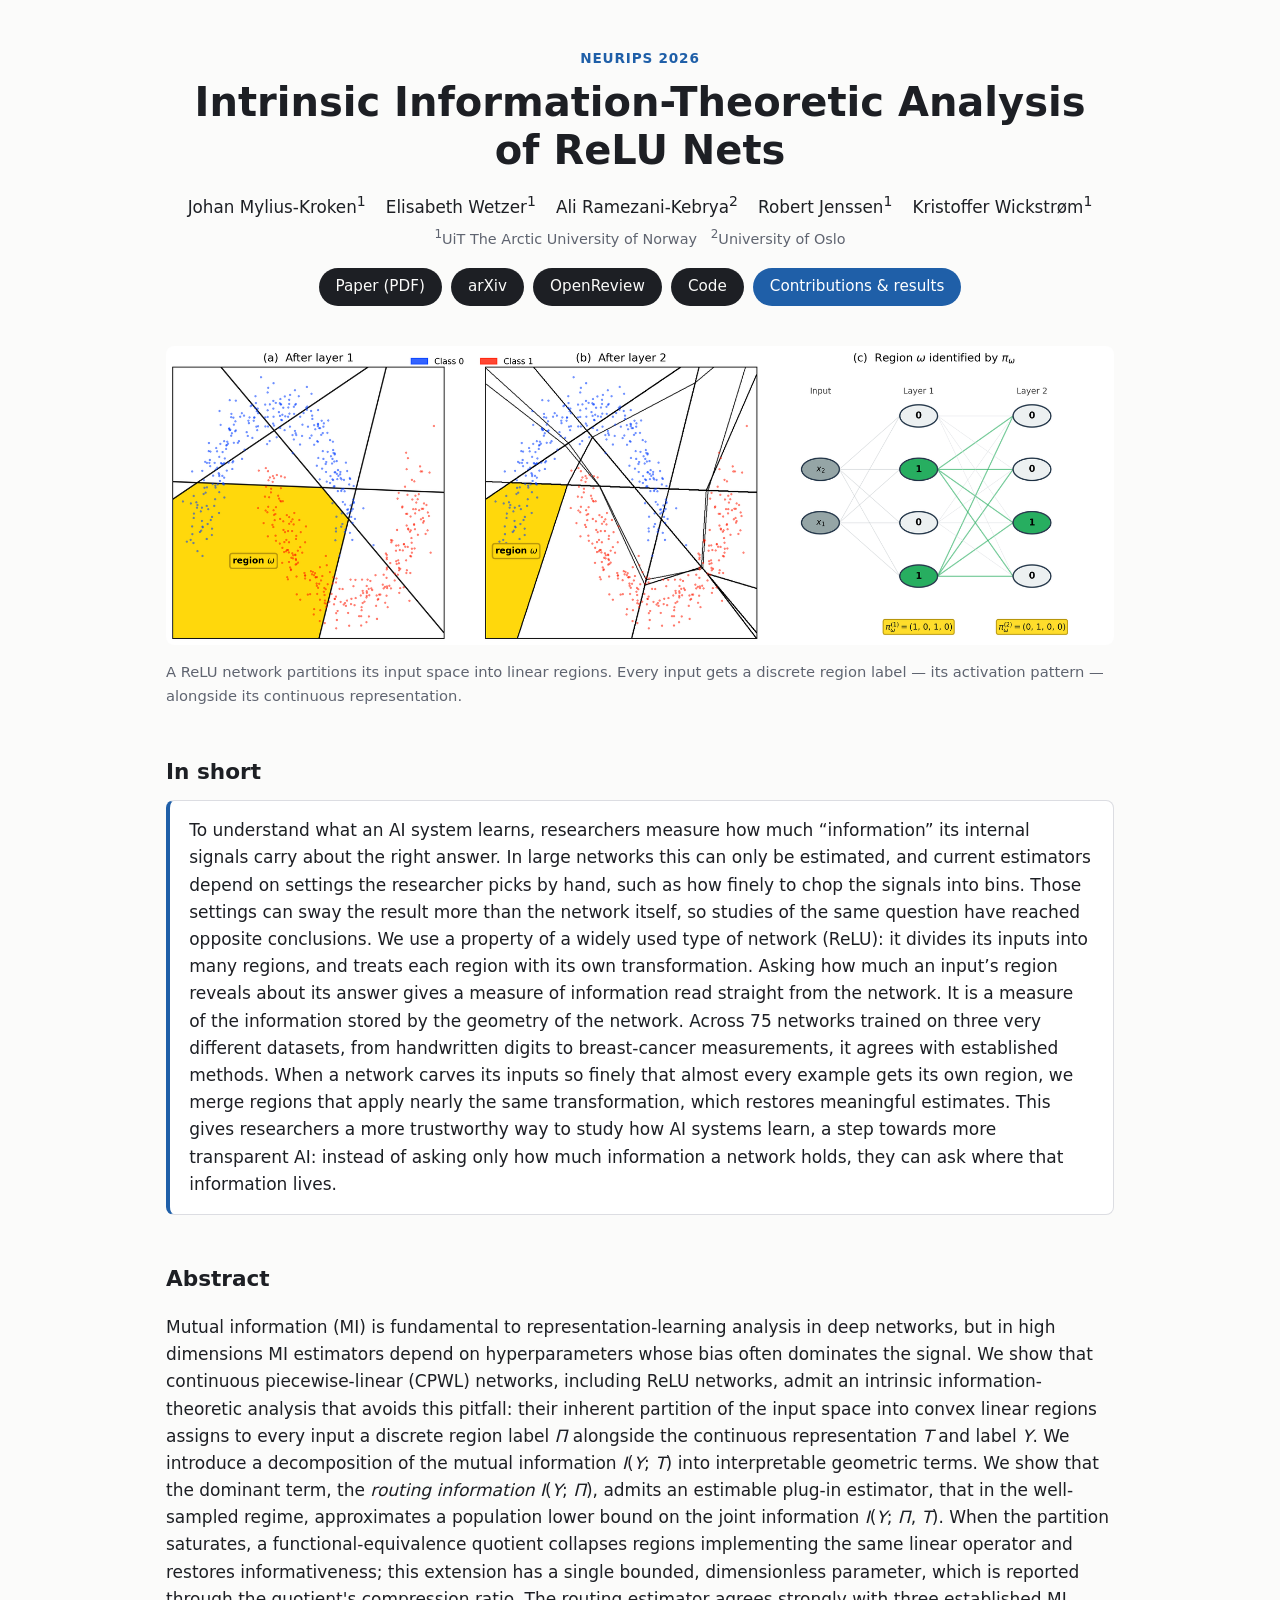
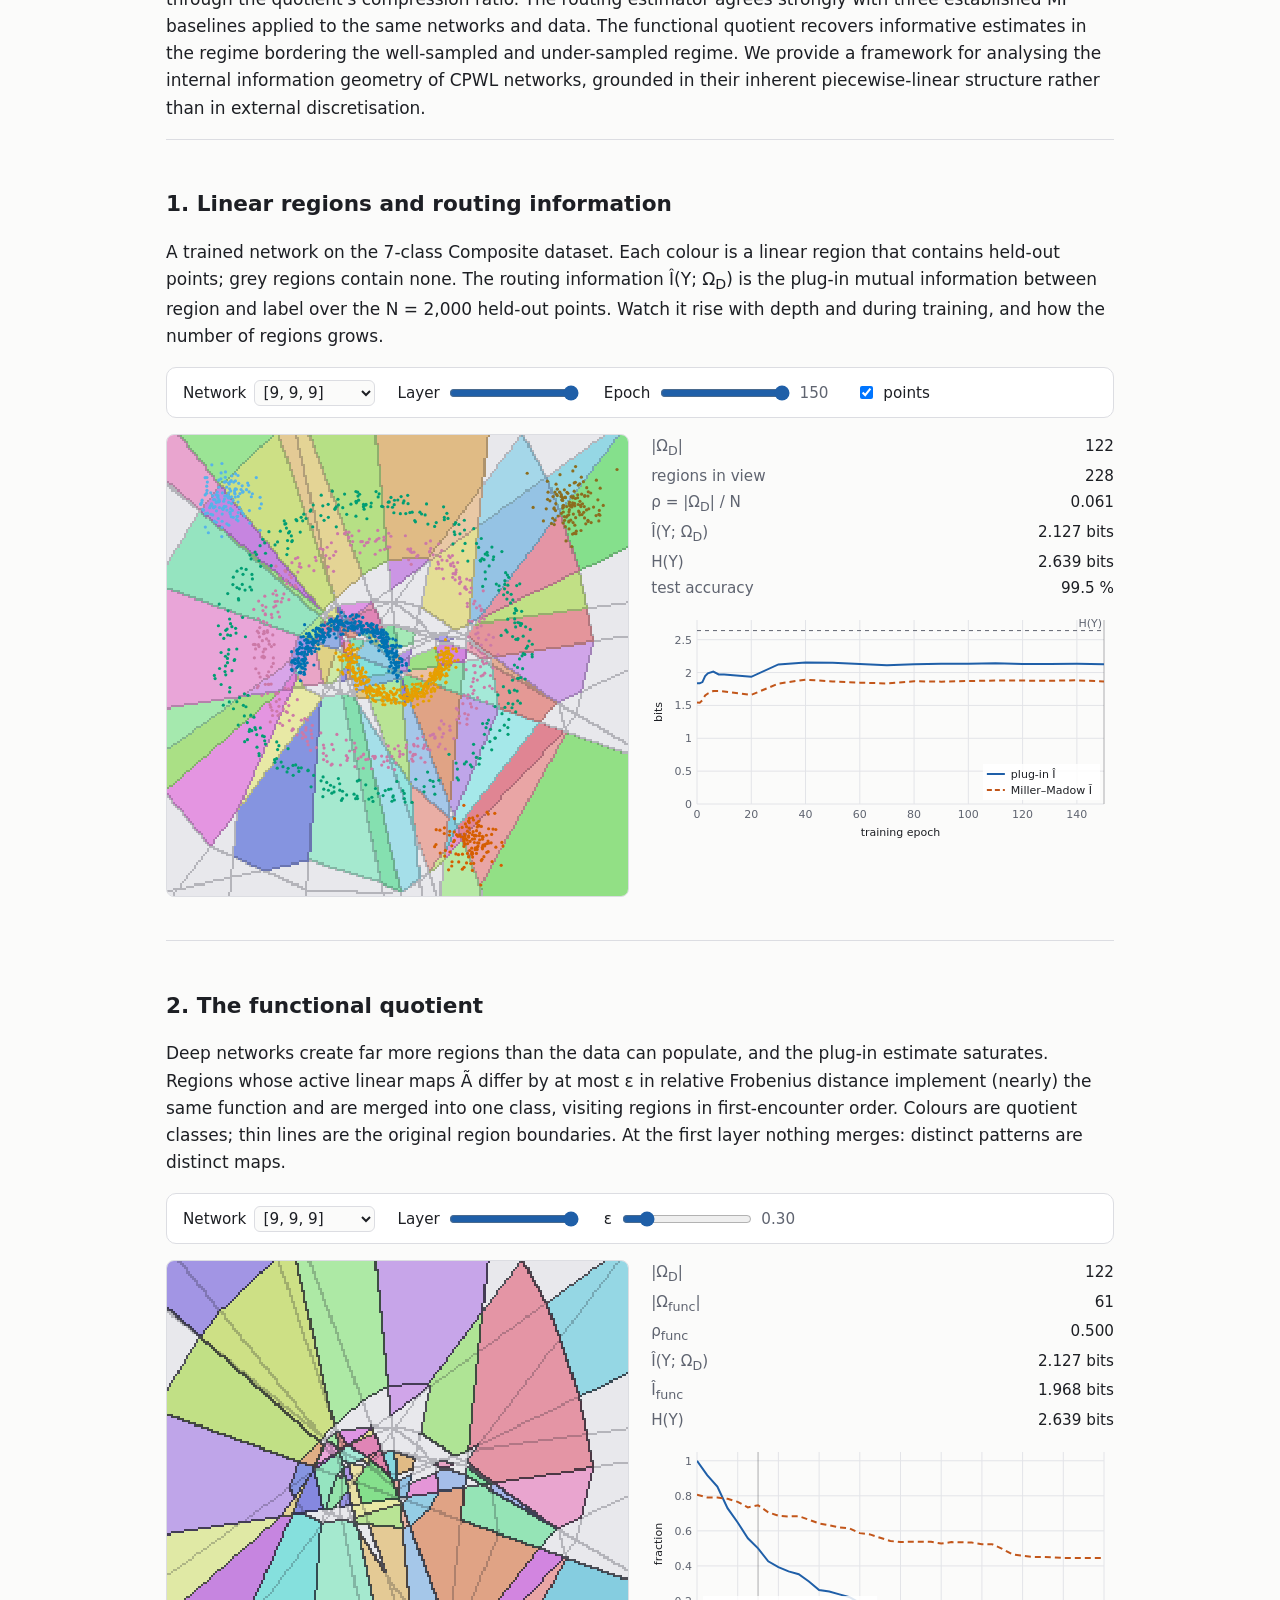
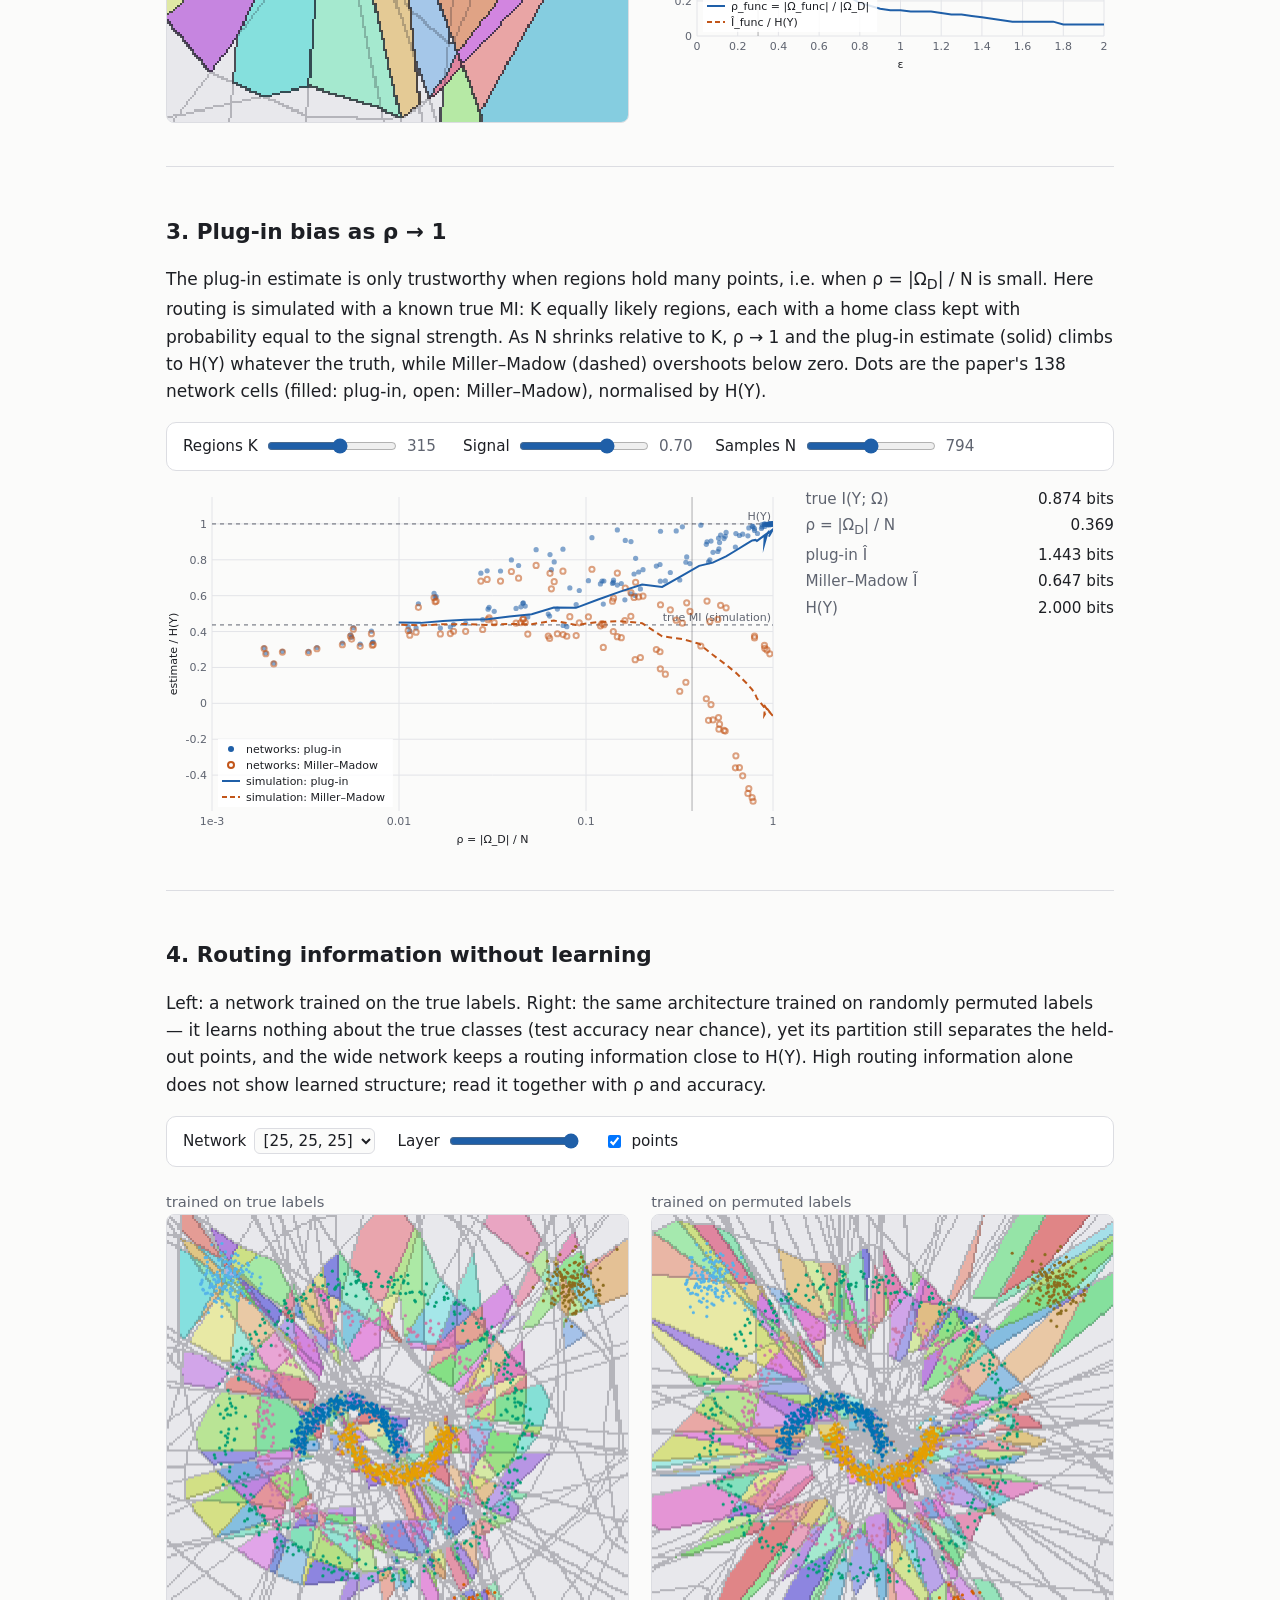
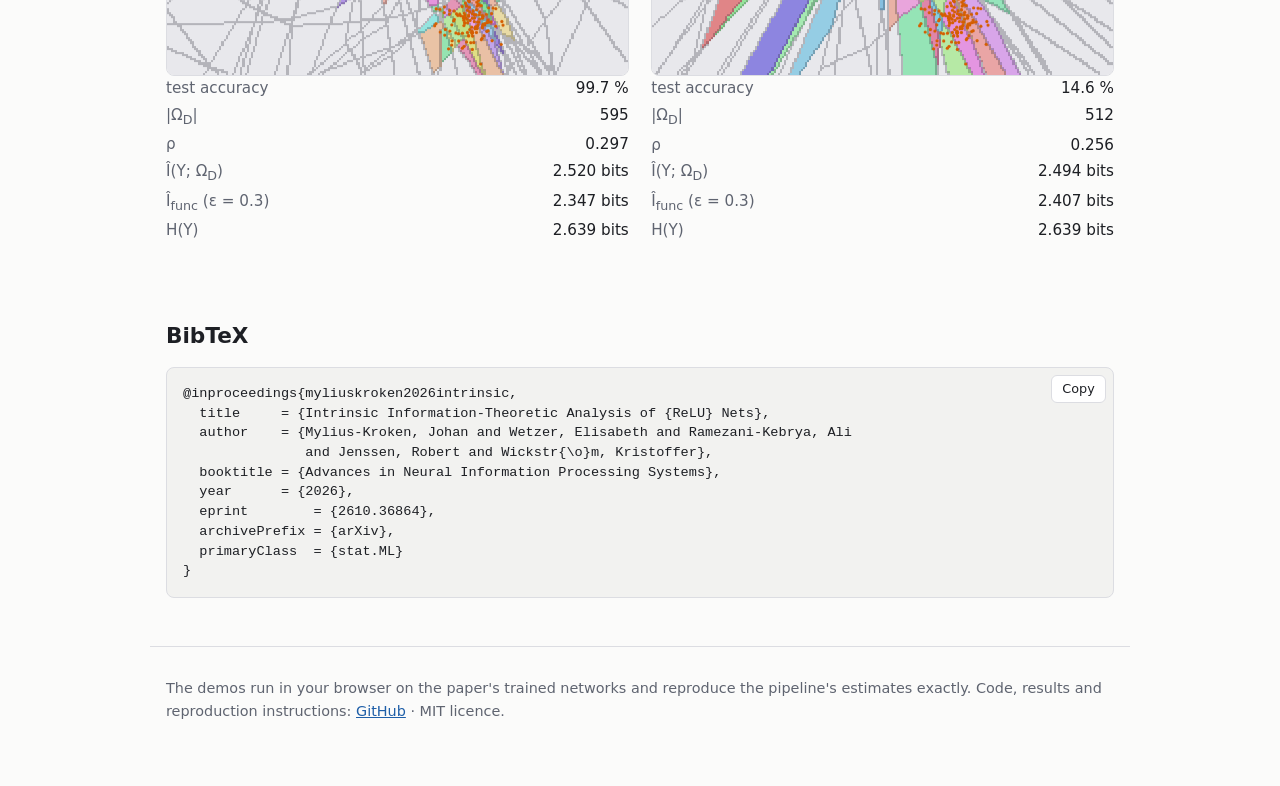
==== commit c25ee1b9: "UPDATE: Site with lay summary + contributions + results" ====
--- a/site/index.html
+++ b/site/index.html
@@ -26,6 +26,7 @@
     <a class="button" href="https://arxiv.org/abs/2610.36864">arXiv</a>
     <a class="button" href="https://openreview.net/forum?id=4dnKZPefBt">OpenReview</a>
     <a class="button" href="https://github.com/Johanmkr/Intrinsic-IT-analysis-of-ReLU-nets">Code</a>
+    <a class="button accent" href="results.html">Contributions &amp; results</a>
   </nav>
 </header>
 
@@ -36,6 +37,24 @@
     <figcaption>A ReLU network partitions its input space into linear regions. Every input gets a
       discrete region label — its activation pattern — alongside its continuous representation.</figcaption>
   </figure>
+
+  <section class="lay-summary">
+    <h2>In short</h2>
+    <p>To understand what an AI system learns, researchers measure how much “information” its internal
+      signals carry about the right answer. In large networks this can only be estimated, and current
+      estimators depend on settings the researcher picks by hand, such as how finely to chop the signals
+      into bins. Those settings can sway the result more than the network itself, so studies of the same
+      question have reached opposite conclusions. We use a property of a widely used type of network
+      (ReLU): it divides its inputs into many regions, and treats each region with its own transformation.
+      Asking how much an input’s region reveals about its answer gives a measure of information read
+      straight from the network. It is a measure of the information stored by the geometry of the network.
+      Across 75 networks trained on three very different datasets, from handwritten digits to
+      breast-cancer measurements, it agrees with established methods. When a network carves its inputs so
+      finely that almost every example gets its own region, we merge regions that apply nearly the same
+      transformation, which restores meaningful estimates. This gives researchers a more trustworthy way to
+      study how AI systems learn, a step towards more transparent AI: instead of asking only how much
+      information a network holds, they can ask where that information lives.</p>
+  </section>
 
   <section>
     <h2>Abstract</h2>
--- a/site/style.css
+++ b/site/style.css
@@ -46,12 +46,27 @@
   background: var(--fg); color: var(--bg); text-decoration: none; font-weight: 500; font-size: 0.95rem;
 }
 .button:hover { opacity: 0.85; }
+.button.accent { background: var(--accent); color: #fff; }
+@media (prefers-color-scheme: dark) { .button.accent { color: var(--bg); } }
+.button.ghost { background: transparent; color: var(--fg); border: 1px solid var(--border); }
 .button.disabled { background: var(--grid); color: var(--muted); cursor: default; }
 
 .teaser { margin: 2.5rem 0 0; }
 .teaser img { width: 100%; height: auto; border-radius: 8px; background: #fff; }
 figcaption { color: var(--muted); font-size: 0.92rem; margin-top: 0.5em; }
 .placeholder { color: var(--muted); font-style: italic; }
+
+.lay-summary p { background: var(--card); border: 1px solid var(--border); border-left: 4px solid var(--accent); border-radius: 8px; padding: 1rem 1.2rem; margin: 0; }
+
+.contributions { padding-left: 1.2em; }
+.contributions li { margin-bottom: 0.7em; }
+.result { border-top: 1px solid var(--border); }
+.result figure { margin: 1.2rem 0 0; }
+.result img { width: 100%; height: auto; border-radius: 8px; background: #fff; }
+.keynums { display: flex; flex-wrap: wrap; gap: 0.8rem; margin: 1rem 0; padding: 0; list-style: none; }
+.keynums li { flex: 1 1 140px; background: var(--card); border: 1px solid var(--border); border-radius: 10px; padding: 0.6rem 0.9rem; }
+.keynums b { display: block; font-size: 1.5rem; font-variant-numeric: tabular-nums; color: var(--accent); }
+.keynums span { color: var(--muted); font-size: 0.88rem; line-height: 1.35; display: block; }
 
 .demo { border-top: 1px solid var(--border); }
 .controls {
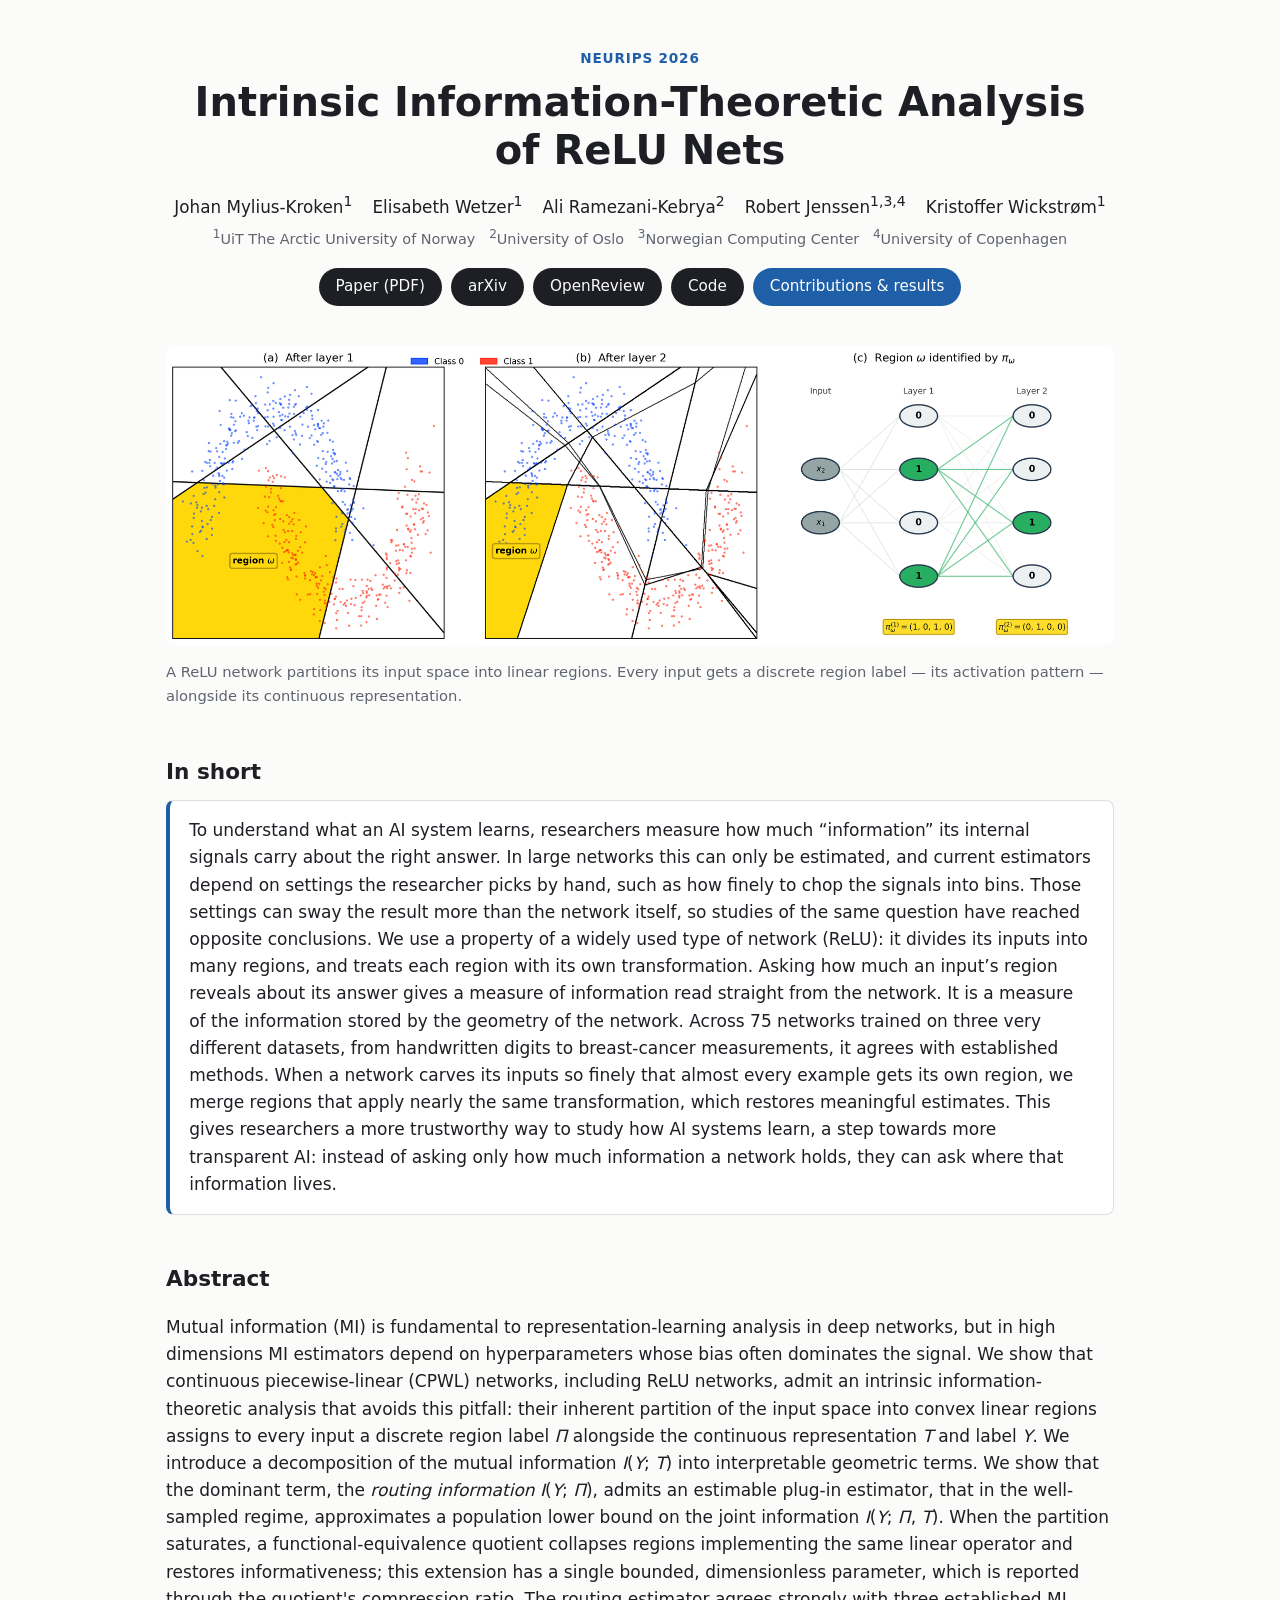
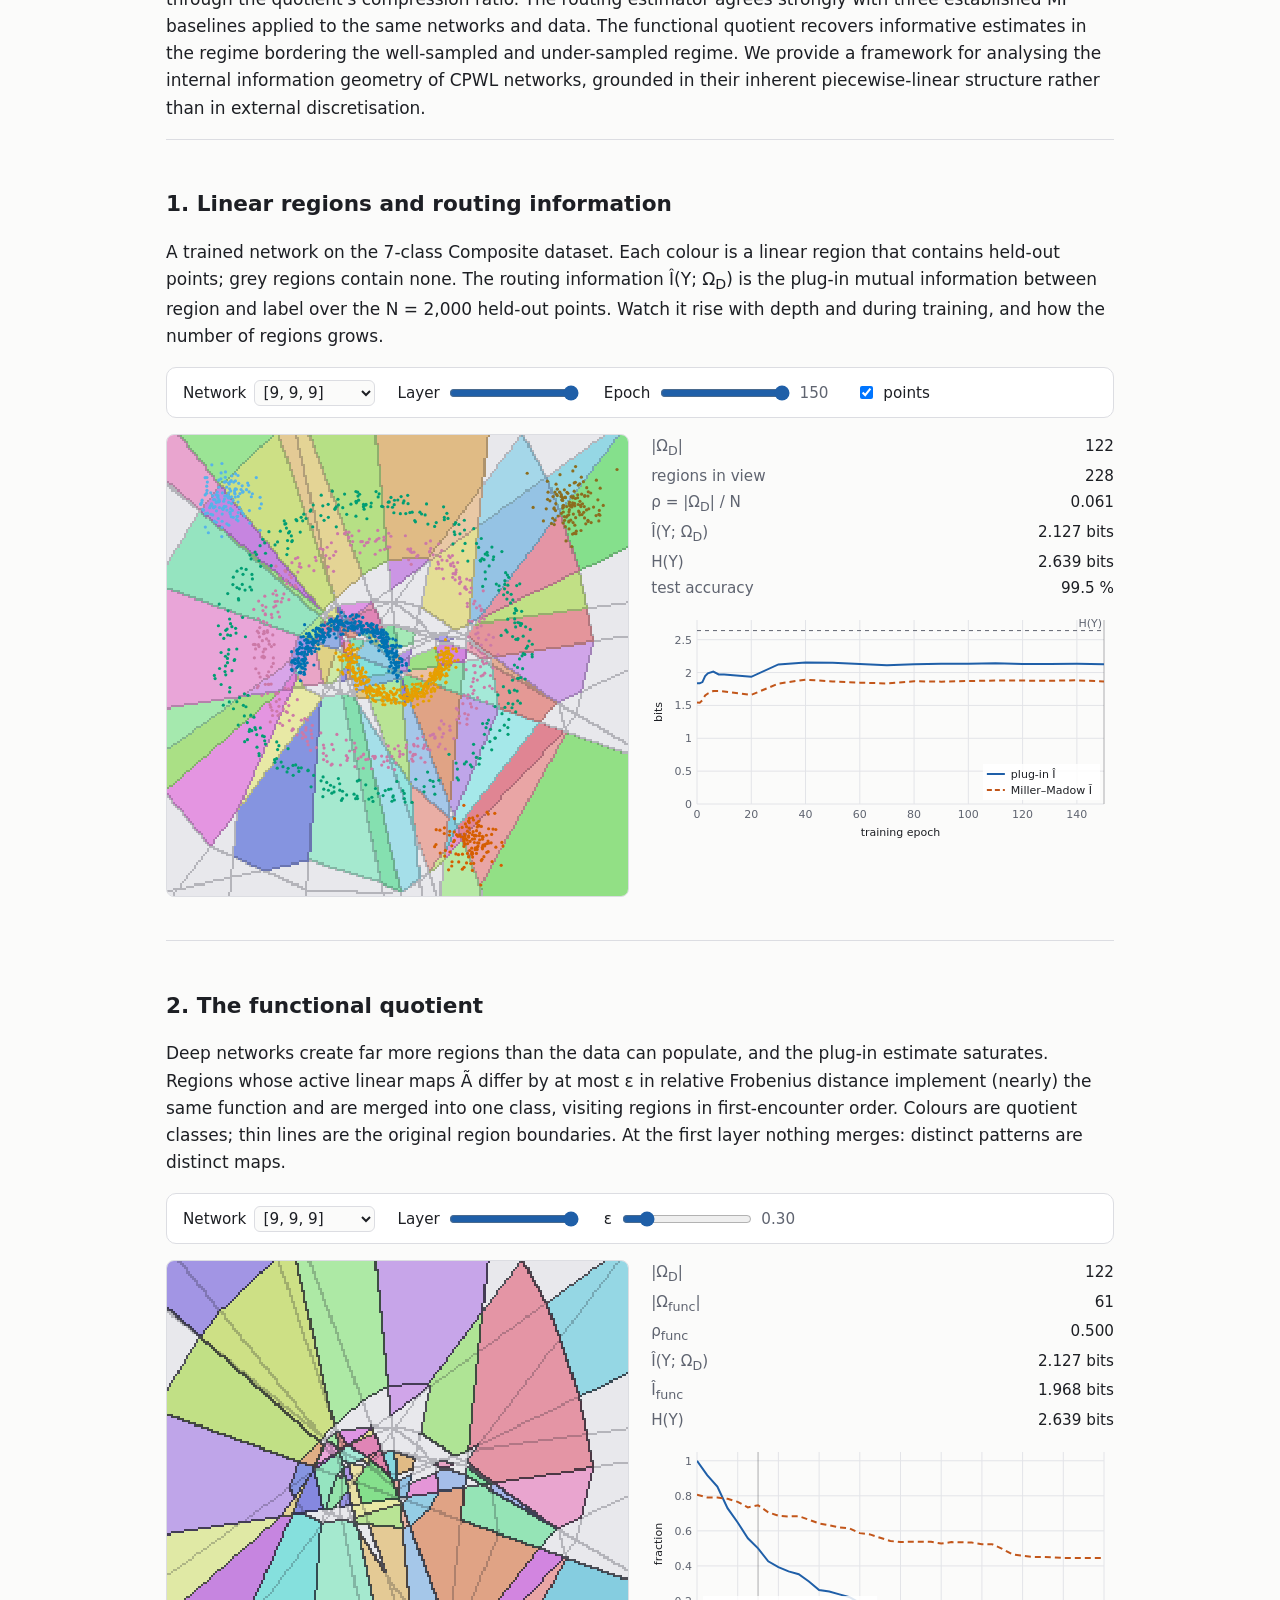
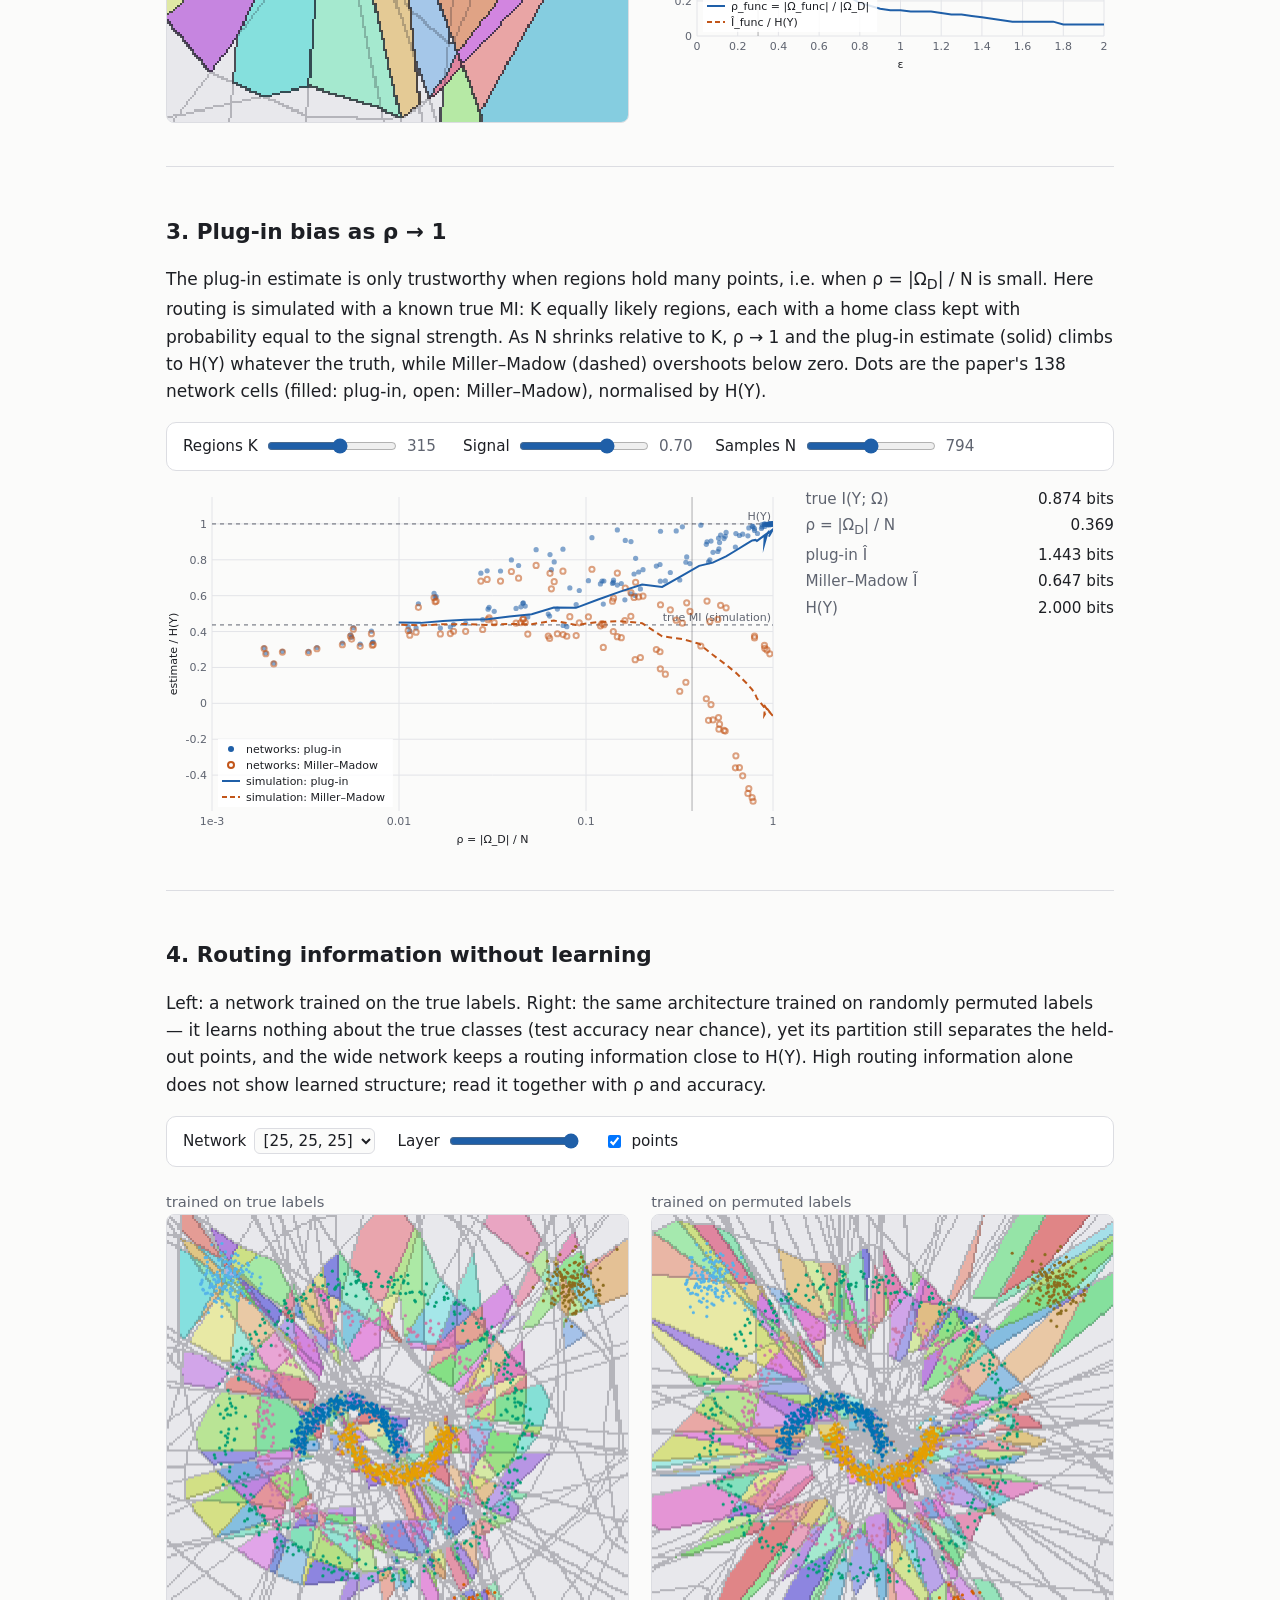
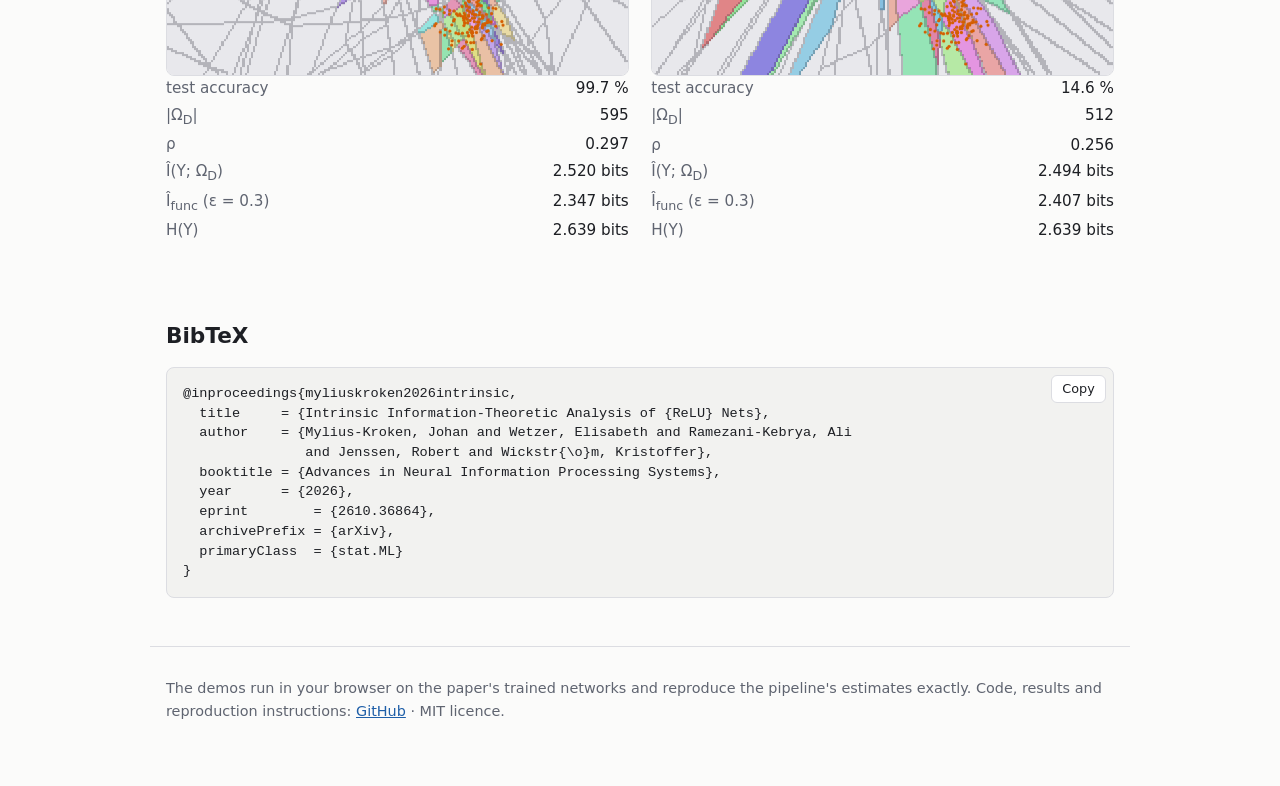
==== commit d76ae406: "ADD: affiliation" ====
--- a/site/index.html
+++ b/site/index.html
@@ -17,10 +17,10 @@
     <span>Johan Mylius-Kroken<sup>1</sup></span>
     <span>Elisabeth Wetzer<sup>1</sup></span>
     <span>Ali Ramezani-Kebrya<sup>2</sup></span>
-    <span>Robert Jenssen<sup>1</sup></span>
+    <span>Robert Jenssen<sup>1,3,4</sup></span>
     <span>Kristoffer Wickstrøm<sup>1</sup></span>
   </p>
-  <p class="affiliations"><sup>1</sup>UiT The Arctic University of Norway &nbsp; <sup>2</sup>University of Oslo</p>
+  <p class="affiliations"><sup>1</sup>UiT The Arctic University of Norway &nbsp; <sup>2</sup>University of Oslo &nbsp; <sup>3</sup>Norwegian Computing Center &nbsp; <sup>4</sup>University of Copenhagen</p>
   <nav class="links" aria-label="Paper links">
     <a class="button" href="https://openreview.net/pdf?id=4dnKZPefBt">Paper (PDF)</a>
     <a class="button" href="https://arxiv.org/abs/2610.36864">arXiv</a>
